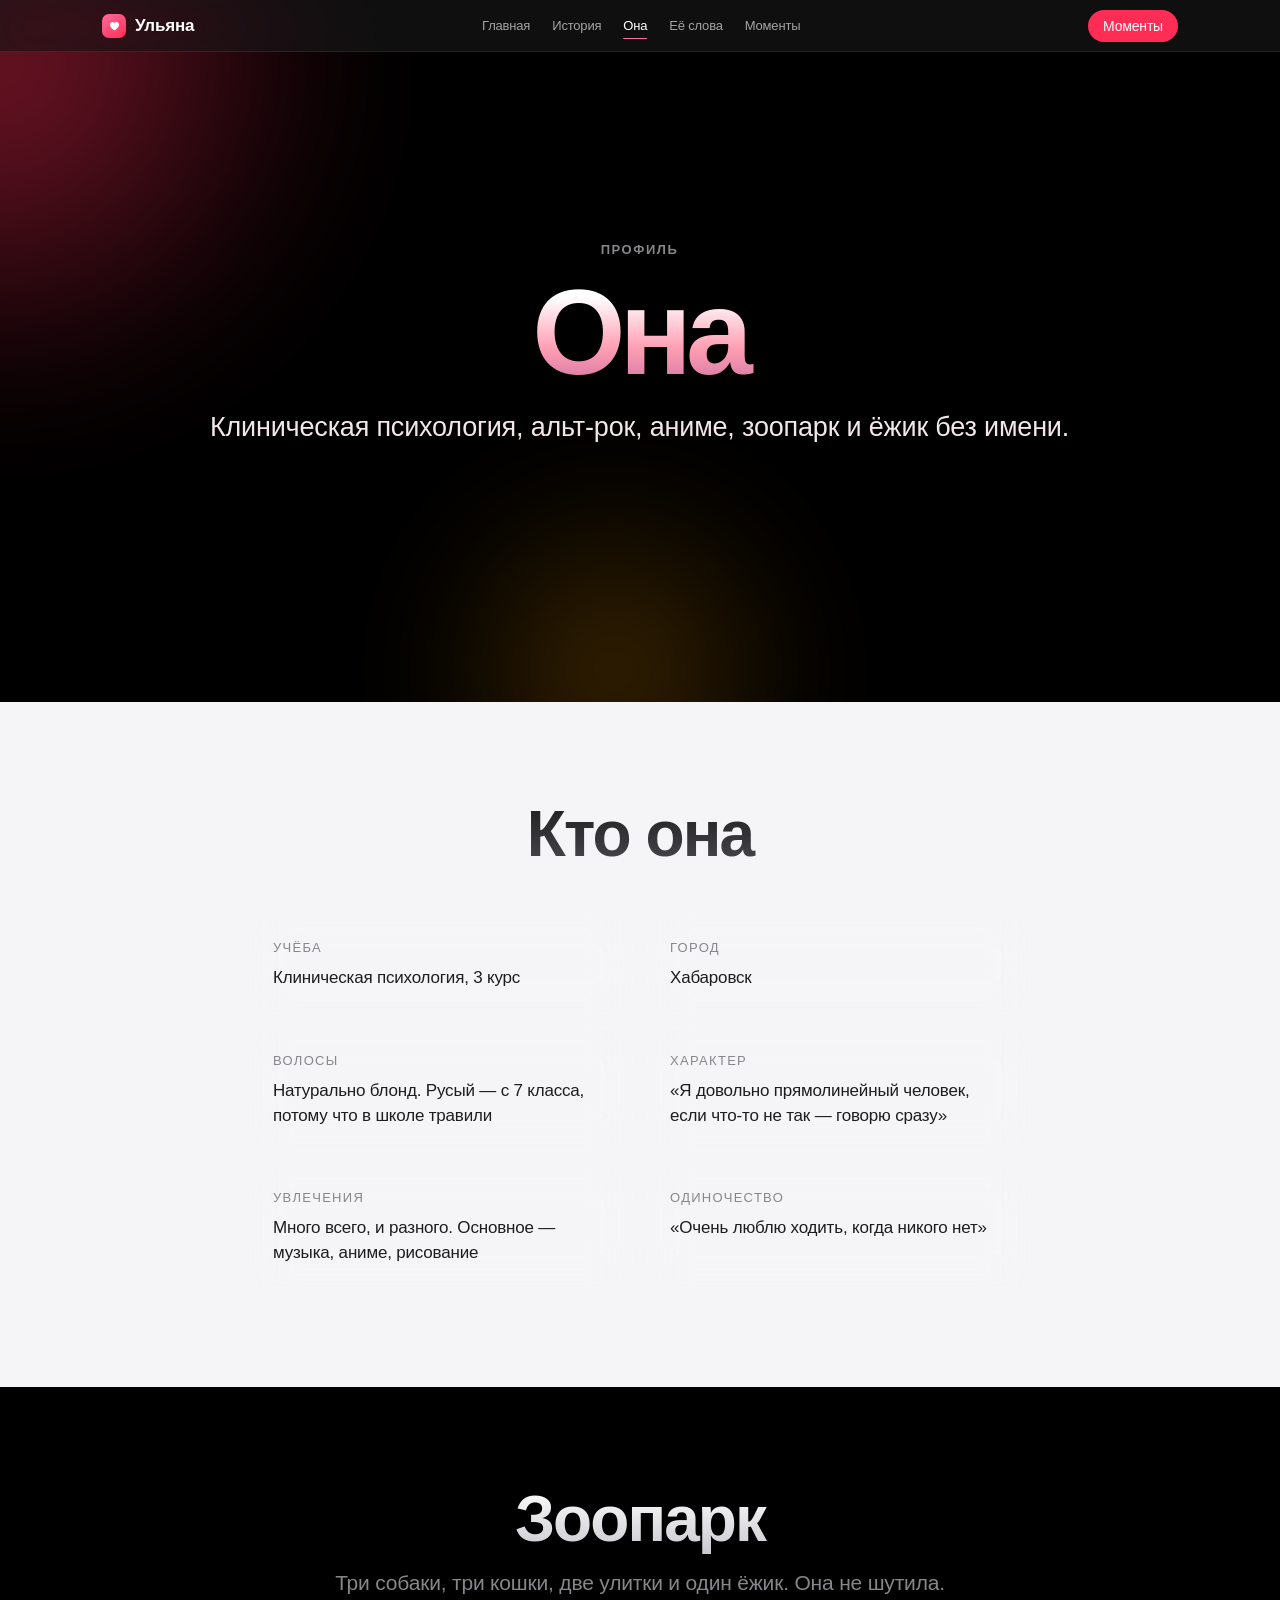
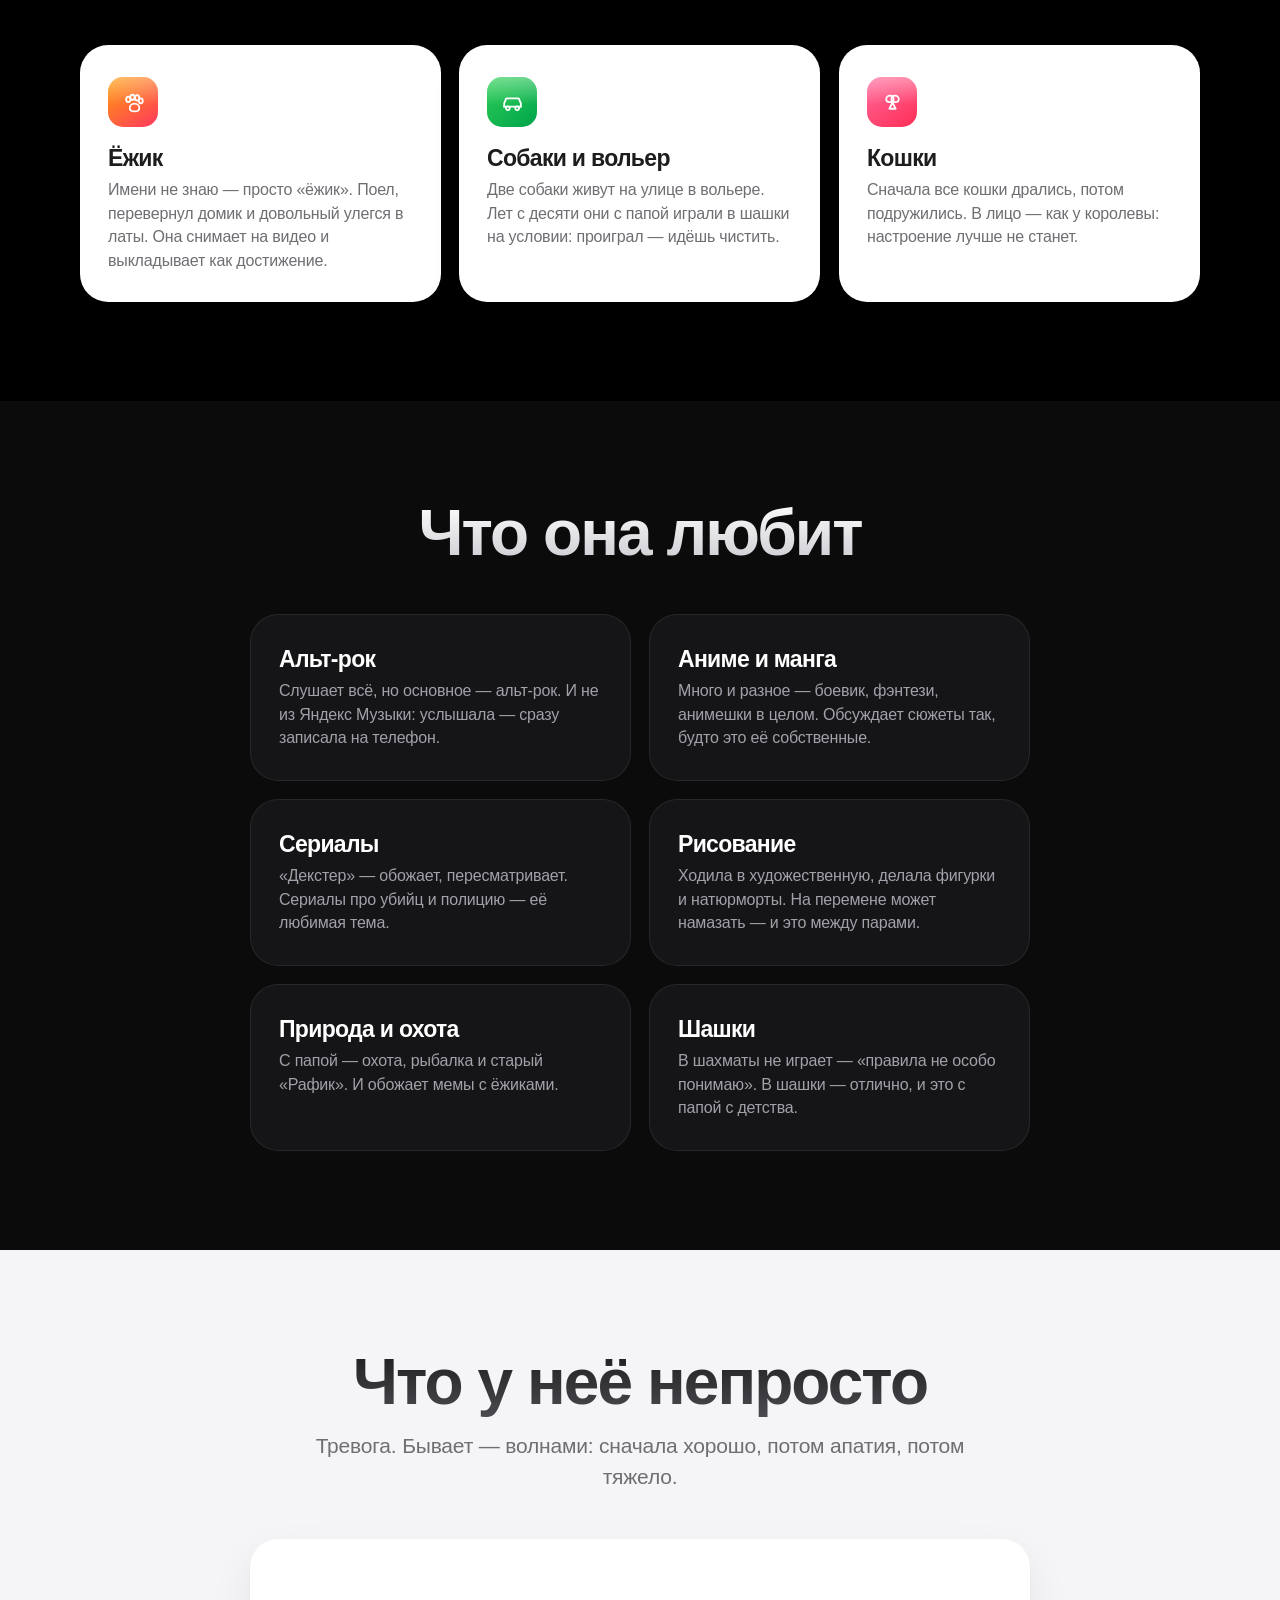
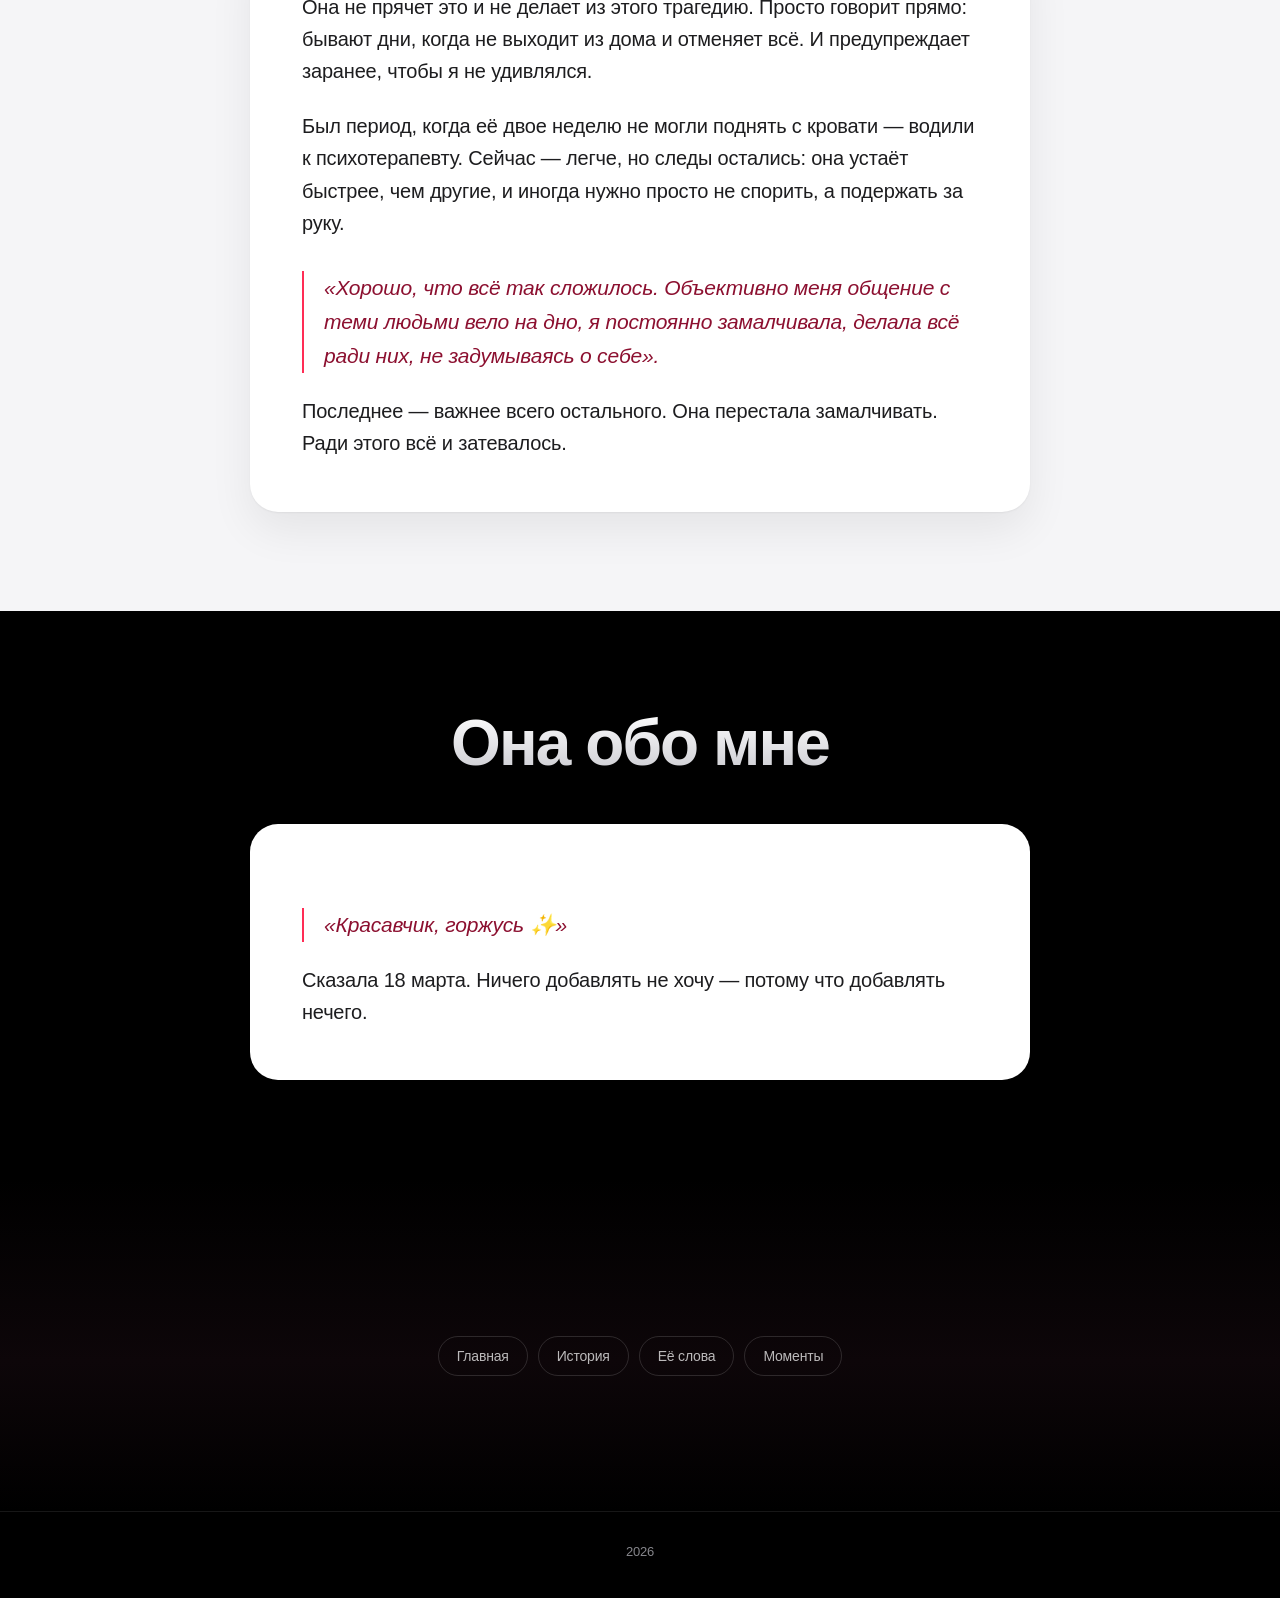
==== about.html @ f49d2dc3 "Initial commit" ====
<!doctype html>
<html lang="ru">
<head>
<meta charset="utf-8">
<meta name="robots" content="noindex, nofollow, noarchive, nosnippet">
<meta name="viewport" content="width=device-width, initial-scale=1">
<title>Она</title>
<meta name="description" content="Она: клиническая психология, альт-рок, аниме, зоопарк и спокойное «доброе утро» каждое утро.">
<link rel="stylesheet" href="styles.css">
</head>
<body data-page="about">

<div class="progress" aria-hidden="true"></div>

<header class="nav">
  <nav class="nav__inner">
    <a class="nav__mark" href="index.html">
      <span class="nav__glyph"><svg viewBox="0 0 24 24"><path d="M12 21s-8.5-5.2-8.5-11A4.8 4.8 0 0 1 12 7.6 4.8 4.8 0 0 1 20.5 10c0 5.8-8.5 11-8.5 11z"/></svg></span>
      <span class="nav__name">Ульяна</span>
    </a>
    <ul class="nav__links">
      <li><a href="index.html" data-nav="home">Главная</a></li>
      <li><a href="story.html" data-nav="story">История</a></li>
      <li><a href="about.html" data-nav="about">Она</a></li>
      <li><a href="quotes.html" data-nav="quotes">Её слова</a></li>
      <li><a href="moments.html" data-nav="moments">Моменты</a></li>
    </ul>
    <button class="nav__burger" aria-label="Меню" aria-expanded="false"><span></span></button>
    <a class="btn btn--sm" href="moments.html">Моменты</a>
  </nav>
  <div class="nav__mobile">
    <a href="index.html">Главная</a>
    <a href="story.html">История</a>
    <a href="about.html">Она</a>
    <a href="quotes.html">Её слова</a>
    <a href="moments.html">Моменты</a>
  </div>
</header>

<main>

  <section class="hero hero--short hero--page">
    <div class="orb orb--1" data-parallax="0.12"></div>
    <div class="orb orb--3" data-parallax="0.16"></div>
    <div class="hero__inner">
      <p class="eyebrow" data-reveal>Профиль</p>
      <h1 class="hero__title">Она</h1>
      <p class="hero__sub" data-reveal>Клиническая психология, альт-рок, аниме, зоопарк и ёжик без имени.</p>
    </div>
  </section>

  <section class="section section--light on-light">
    <div class="wrap wrap--narrow">
      <div class="section-head">
        <h2 class="h2" data-reveal>Кто она</h2>
      </div>
      <div class="facts" style="grid-template-columns:repeat(auto-fit,minmax(280px,1fr))">
        <div class="fact" data-reveal><dt>Учёба</dt><dd>Клиническая психология, 3 курс</dd></div>
        <div class="fact" data-reveal><dt>Город</dt><dd>Хабаровск</dd></div>
        <div class="fact" data-reveal><dt>Волосы</dt><dd>Натурально блонд. Русый — с 7 класса, потому что в школе травили</dd></div>
        <div class="fact" data-reveal><dt>Характер</dt><dd>«Я довольно прямолинейный человек, если что-то не так — говорю сразу»</dd></div>
        <div class="fact" data-reveal><dt>Увлечения</dt><dd>Много всего, и разного. Основное — музыка, аниме, рисование</dd></div>
        <div class="fact" data-reveal><dt>Одиночество</dt><dd>«Очень люблю ходить, когда никого нет»</dd></div>
      </div>
    </div>
  </section>

  <section class="section">
    <div class="wrap">
      <div class="section-head">
        <h2 class="h2" data-reveal>Зоопарк</h2>
        <p class="lead" data-reveal>Три собаки, три кошки, две улитки и один ёжик. Она не шутила.</p>
      </div>
      <div class="cards">
        <article class="card" data-tilt data-reveal>
          <div class="card__icon i-paw"><svg viewBox="0 0 24 24"><ellipse cx="7" cy="9" rx="2" ry="2.6"/><ellipse cx="11" cy="7" rx="2" ry="2.6"/><ellipse cx="15.5" cy="7.6" rx="2" ry="2.6"/><ellipse cx="19" cy="10.4" rx="1.9" ry="2.4"/><path d="M13 13c2.6 0 4.6 2 4.6 4.2 0 2-1.7 3.3-4.6 3.3S8.4 19.2 8.4 17.2C8.4 15 10.4 13 13 13z"/></svg></div>
          <h3>Ёжик</h3>
          <p>Имени не знаю — просто «ёжик». Поел, перевернул домик и довольный улегся в латы. Она снимает на видео и выкладывает как достижение.</p>
        </article>
        <article class="card" data-tilt data-reveal>
          <div class="card__icon i-car"><svg viewBox="0 0 24 24"><path d="M4 16v-3.2L6 8h12l2 4.8V16"/><path d="M4 16h16"/><circle cx="7.5" cy="17.5" r="1.8"/><circle cx="16.5" cy="17.5" r="1.8"/></svg></div>
          <h3>Собаки и вольер</h3>
          <p>Две собаки живут на улице в вольере. Лет с десяти они с папой играли в шашки на условии: проиграл — идёшь чистить.</p>
        </article>
        <article class="card" data-tilt data-reveal>
          <div class="card__icon i-rose"><svg viewBox="0 0 24 24"><path d="M6 9c0-2 1.6-3.6 3.6-3.6S13 7 13 9s-1.5 2.6-3.4 2.6S6 11 6 9z"/><path d="M18 9c0-2-1.6-3.6-3.6-3.6S11 7 11 9s1.5 2.6 3.4 2.6S18 11 18 9z"/><path d="M12 12l-3 6h6z"/></svg></div>
          <h3>Кошки</h3>
          <p>Сначала все кошки дрались, потом подружились. В лицо — как у королевы: настроение лучше не станет.</p>
        </article>
      </div>
    </div>
  </section>

  <section class="section section--dark">
    <div class="wrap wrap--narrow">
      <div class="section-head">
        <h2 class="h2" data-reveal>Что она любит</h2>
      </div>
      <div class="cards">
        <article class="card" data-tilt data-reveal style="background:#151517;box-shadow:none;border:1px solid rgba(255,255,255,.08)">
          <h3 style="color:#fff">Альт-рок</h3>
          <p style="color:#a1a1aa">Слушает всё, но основное — альт-рок. И не из Яндекс Музыки: услышала — сразу записала на телефон.</p>
        </article>
        <article class="card" data-tilt data-reveal style="background:#151517;box-shadow:none;border:1px solid rgba(255,255,255,.08)">
          <h3 style="color:#fff">Аниме и манга</h3>
          <p style="color:#a1a1aa">Много и разное — боевик, фэнтези, анимешки в целом. Обсуждает сюжеты так, будто это её собственные.</p>
        </article>
        <article class="card" data-tilt data-reveal style="background:#151517;box-shadow:none;border:1px solid rgba(255,255,255,.08)">
          <h3 style="color:#fff">Сериалы</h3>
          <p style="color:#a1a1aa">«Декстер» — обожает, пересматривает. Сериалы про убийц и полицию — её любимая тема.</p>
        </article>
        <article class="card" data-tilt data-reveal style="background:#151517;box-shadow:none;border:1px solid rgba(255,255,255,.08)">
          <h3 style="color:#fff">Рисование</h3>
          <p style="color:#a1a1aa">Ходила в художественную, делала фигурки и натюрморты. На перемене может намазать — и это между парами.</p>
        </article>
        <article class="card" data-tilt data-reveal style="background:#151517;box-shadow:none;border:1px solid rgba(255,255,255,.08)">
          <h3 style="color:#fff">Природа и охота</h3>
          <p style="color:#a1a1aa">С папой — охота, рыбалка и старый «Рафик». И обожает мемы с ёжиками.</p>
        </article>
        <article class="card" data-tilt data-reveal style="background:#151517;box-shadow:none;border:1px solid rgba(255,255,255,.08)">
          <h3 style="color:#fff">Шашки</h3>
          <p style="color:#a1a1aa">В шахматы не играет — «правила не особо понимаю». В шашки — отлично, и это с папой с детства.</p>
        </article>
      </div>
    </div>
  </section>

  <section class="section section--light on-light">
    <div class="wrap wrap--narrow">
      <div class="section-head">
        <h2 class="h2" data-reveal>Что у неё непросто</h2>
        <p class="lead" data-reveal>Тревога. Бывает — волнами: сначала хорошо, потом апатия, потом тяжело.</p>
      </div>
      <div class="prose">
        <p>Она не прячет это и не делает из этого трагедию. Просто говорит прямо: бывают дни, когда не выходит из дома и отменяет всё. И предупреждает заранее, чтобы я не удивлялся.</p>
        <p>Был период, когда её двое неделю не могли поднять с кровати — водили к психотерапевту. Сейчас — легче, но следы остались: она устаёт быстрее, чем другие, и иногда нужно просто не спорить, а подержать за руку.</p>
        <p class="q">«Хорошо, что всё так сложилось. Объективно меня общение с теми людьми вело на дно, я постоянно замалчивала, делала всё ради них, не задумываясь о себе».</p>
        <p>Последнее — важнее всего остального. Она перестала замалчивать. Ради этого всё и затевалось.</p>
      </div>
    </div>
  </section>

  <section class="section">
    <div class="wrap wrap--narrow">
      <div class="section-head">
        <h2 class="h2" data-reveal>Она обо мне</h2>
      </div>
      <div class="prose" data-reveal>
        <p class="q" style="margin-top:0">«Красавчик, горжусь ✨»</p>
        <p>Сказала 18 марта. Ничего добавлять не хочу — потому что добавлять нечего.</p>
      </div>
    </div>
  </section>

  <section class="cta">
    <div class="cta__nav">
      <a href="index.html">Главная</a>
      <a href="story.html">История</a>
      <a href="quotes.html">Её слова</a>
      <a href="moments.html">Моменты</a>
    </div>
  </section>

</main>

<footer class="footer">
  <p><span id="year">2026</span></p>
</footer>

<button class="totop" aria-label="Наверх">↑</button>
<script src="script.js"></script>
</body>
</html>
---- styles.css ----
/* =========================================================
   Ульяна — страница о любимой девочке
   Дизайн в духе Apple, тёплая романтическая палитра.
   6 страниц, общий стиль.
   ========================================================= */

:root{
  --black:#000; --white:#fff;
  --gray-6:#f5f5f7; --gray-3:#86868b;
  --rose:#ff2d55; --rose-lt:#ff6b9d; --violet:#a855f7; --gold:#ffcc00;
  --nav-h:52px;
  --radius:28px;
  --ease:cubic-bezier(.28,.11,.32,1);
  --maxw:1120px;
}

*,*::before,*::after{box-sizing:border-box}
html{scroll-behavior:smooth;-webkit-text-size-adjust:100%;
  -webkit-tap-highlight-color:rgba(255,45,85,.16)}
body{
  margin:0;background:var(--black);color:var(--white);
  font-family:-apple-system,BlinkMacSystemFont,"SF Pro Display","SF Pro Text",
              "Helvetica Neue",Helvetica,Arial,system-ui,sans-serif;
  font-size:17px;line-height:1.47;letter-spacing:-.011em;
  -webkit-font-smoothing:antialiased;overflow-x:hidden;
}
h1,h2,h3,h4{margin:0;letter-spacing:-.03em;line-height:1.06;font-weight:600}
p{margin:0} a{color:inherit;text-decoration:none}
ul,ol,dl{list-style:none;margin:0;padding:0}
code{font-family:"SF Mono",ui-monospace,Menlo,monospace;font-size:.85em;
     background:rgba(0,0,0,.07);padding:.15em .45em;border-radius:6px}
img{max-width:100%;display:block}

/* ── Прогресс ────────────────────────────────────────────── */
.progress{position:fixed;inset:0 auto auto 0;height:2px;width:100%;
  transform-origin:0 50%;transform:scaleX(0);z-index:120;pointer-events:none;
  background:linear-gradient(90deg,var(--rose),var(--rose-lt),var(--violet))}

/* ── Типографика ─────────────────────────────────────────── */
.h2{font-size:clamp(34px,5.4vw,64px);text-align:center;
  background:linear-gradient(180deg,#fff,#c9c9cf);
  -webkit-background-clip:text;background-clip:text;
  -webkit-text-fill-color:transparent;color:transparent}
.on-light .h2,.section--light .h2{
  background:linear-gradient(180deg,#1d1d1f,#4a4a4f);
  -webkit-background-clip:text;background-clip:text}
.h3{font-size:clamp(24px,3.2vw,38px);text-align:center;color:#e9e9ee}
.on-light .h3,.section--light .h3{color:#1d1d1f}
.h4{font-size:clamp(20px,2.4vw,28px)}
.lead{text-align:center;color:var(--gray-3);
  font-size:clamp(17px,2vw,21px);margin:14px auto 0;max-width:660px}
.on-light .lead,.section--light .lead{color:#6e6e73}
.eyebrow{text-align:center;color:var(--gray-3);font-size:13px;font-weight:600;
  letter-spacing:.12em;text-transform:uppercase}
.pill{display:inline-block;padding:8px 17px;border-radius:980px;
  background:rgba(255,45,85,.12);border:1px solid rgba(255,45,85,.3);
  color:#ff9fb4;font-size:13px;letter-spacing:.02em}
.pill--light{background:rgba(255,45,85,.07);border-color:rgba(255,45,85,.22);color:#d6244a}
.grad-rose{background:linear-gradient(92deg,var(--rose-lt),var(--violet));
  -webkit-background-clip:text;background-clip:text;
  -webkit-text-fill-color:transparent;color:transparent}

/* ── Кнопки ───────────────────────────────────────────────── */
.btn{display:inline-flex;align-items:center;justify-content:center;
  height:44px;padding:0 24px;border-radius:980px;background:var(--rose);color:#fff;
  font-size:16px;transition:filter .25s var(--ease),transform .25s var(--ease),box-shadow .25s var(--ease);
  white-space:nowrap}
.btn:hover{filter:brightness(1.08);transform:translateY(-1px);box-shadow:0 10px 30px rgba(255,45,85,.4)}
.btn:active{transform:translateY(0) scale(.98)}
.btn,.nav__burger,.dot,.totop,.shot{touch-action:manipulation}
.btn,.dot,.nav__burger{-webkit-user-select:none;user-select:none}
.btn--ghost{background:rgba(255,255,255,.09);border:1px solid rgba(255,255,255,.22);
  -webkit-backdrop-filter:blur(20px);backdrop-filter:blur(20px)}
.btn--ghost:hover{background:rgba(255,255,255,.17);box-shadow:none}
.btn--sm{height:32px;padding:0 15px;font-size:14px}
.btn--lg{height:52px;padding:0 32px;font-size:18px}

/* ── Навигация ───────────────────────────────────────────── */
.nav{position:fixed;top:0;left:0;right:0;height:calc(var(--nav-h) + env(safe-area-inset-top));z-index:100;
  padding-top:env(safe-area-inset-top);
  background:rgba(22,22,23,.7);
  -webkit-backdrop-filter:saturate(180%) blur(20px);
  backdrop-filter:saturate(180%) blur(20px);
  border-bottom:1px solid rgba(255,255,255,.08)}
.nav__inner{max-width:var(--maxw);height:var(--nav-h);margin:0 auto;
  padding-left:max(22px,env(safe-area-inset-left));padding-right:max(22px,env(safe-area-inset-right));
  display:flex;align-items:center;justify-content:space-between;gap:18px}
.nav__mark{display:flex;align-items:center;gap:9px;font-weight:600}
.nav__glyph{width:24px;height:24px;border-radius:7px;display:grid;place-items:center;
  background:linear-gradient(145deg,var(--rose-lt),var(--rose))}
.nav__glyph svg{width:13px;height:13px;fill:#fff}
.nav__links{display:flex;gap:22px;font-size:13px;color:rgba(255,255,255,.62)}
.nav__links a{transition:color .2s;position:relative;padding:4px 0}
.nav__links a:hover{color:#fff}
.nav__links a.is-active{color:#fff}
.nav__links a.is-active::after{content:"";position:absolute;left:0;right:0;bottom:-2px;
  height:1.5px;background:var(--rose-lt);border-radius:2px}
@media (max-width:1000px){
  .nav__links{display:none}
  .nav__burger{display:flex !important}
}
.nav__burger{display:none;width:34px;height:34px;border:0;border-radius:9px;
  background:rgba(255,255,255,.1);color:#fff;cursor:pointer;align-items:center;
  justify-content:center;margin-left:auto;margin-right:10px}
.nav__burger span{display:block;width:15px;height:1.6px;background:#fff;border-radius:2px;
  position:relative}
.nav__burger span::before,.nav__burger span::after{content:"";position:absolute;
  left:0;width:15px;height:1.6px;background:#fff;border-radius:2px}
.nav__burger span::before{top:-5px} .nav__burger span::after{top:5px}
.nav__mobile{display:none;flex-direction:column;gap:2px;padding:10px 22px 18px;
  background:rgba(22,22,23,.94);border-bottom:1px solid rgba(255,255,255,.08);
  -webkit-backdrop-filter:blur(20px);backdrop-filter:blur(20px)}
.nav__mobile.is-open{display:flex}
.nav__mobile a{padding:11px 2px;font-size:15px;color:rgba(255,255,255,.85);
  border-bottom:1px solid rgba(255,255,255,.06)}

/* ── Hero ────────────────────────────────────────────────── */
.hero{position:relative;min-height:100svh;display:grid;place-items:center;text-align:center;
  padding:calc(var(--nav-h) + env(safe-area-inset-top) + 54px) 22px 120px;overflow:hidden}
.hero--short{min-height:min(78svh,760px)}
.hero__inner{position:relative;z-index:2;max-width:940px}
.hero__title{font-size:clamp(64px,17vw,190px);font-weight:700;letter-spacing:-.05em;margin:.08em 0 0;
  background:linear-gradient(180deg,#fff 22%,#ff9fb4 62%,#c86ba0);
  -webkit-background-clip:text;background-clip:text;
  -webkit-text-fill-color:transparent;color:transparent;will-change:transform,opacity}
.hero--page .hero__title{font-size:clamp(42px,10vw,120px)}
.hero__sub{font-size:clamp(18px,2.5vw,27px);font-weight:300;color:#f2e6ea;margin-top:12px}
.hero__actions{display:flex;gap:12px;justify-content:center;flex-wrap:wrap;margin-top:32px}
.orb{position:absolute;border-radius:50%;filter:blur(70px);opacity:.5;pointer-events:none;z-index:1}
.orb--1{width:44vmax;height:44vmax;left:-14vmax;top:-12vmax;
  background:radial-gradient(circle at 30% 30%,#ff2d55,transparent 65%)}
.orb--2{width:36vmax;height:36vmax;right:-12vmax;top:4vmax;
  background:radial-gradient(circle at 60% 40%,#a855f7,transparent 65%)}
.orb--3{width:32vmax;height:32vmax;left:32%;bottom:-16vmax;
  background:radial-gradient(circle at 50% 50%,#ff9f0a,transparent 65%);opacity:.3}
.scroll-hint{position:absolute;bottom:26px;left:50%;translate:-50% 0;z-index:2;
  width:22px;height:36px;border:1.5px solid rgba(255,255,255,.35);border-radius:12px}
.scroll-hint span{position:absolute;top:7px;left:50%;translate:-50% 0;width:3px;height:7px;
  border-radius:2px;background:rgba(255,255,255,.75);animation:scrollDot 1.8s var(--ease) infinite}
@keyframes scrollDot{
  0%,100%{transform:translateY(0);opacity:0}30%{opacity:1}
  70%{transform:translateY(13px);opacity:1}100%{transform:translateY(13px);opacity:0}}

/* ── Бегущая строка ──────────────────────────────────────── */
.marquee{overflow:hidden;white-space:nowrap;padding:17px 0;
  background:linear-gradient(90deg,rgba(255,45,85,.14),rgba(168,85,247,.14));
  border-block:1px solid rgba(255,255,255,.1)}
.marquee__track{display:inline-block;font-size:clamp(19px,2.5vw,29px);font-weight:600;
  color:#ffd9e2;animation:slide 30s linear infinite}
.marquee__track span{padding-right:.4em}
@keyframes slide{to{transform:translateX(-50%)}}

/* ── Statement ───────────────────────────────────────────── */
.statement{padding:clamp(80px,14vh,170px) 22px;text-align:center;max-width:1050px;margin:0 auto}
.statement__line{font-size:clamp(27px,4.6vw,54px);font-weight:600;letter-spacing:-.03em}
.statement__line + .statement__line{margin-top:.3em}
.statement__foot{margin-top:38px}

/* ── Секции ──────────────────────────────────────────────── */
.section{padding:clamp(70px,11vh,140px) 22px}
.section--light{background:var(--gray-6);color:#1d1d1f}
.section--dark{background:#0b0b0c;color:#fff}
.section--tight{padding-block:clamp(50px,7vh,90px)}
.wrap{max-width:var(--maxw);margin:0 auto}
.wrap--narrow{max-width:780px}
.section-head{text-align:center;margin-bottom:46px}

/* ── Сетка карточек ──────────────────────────────────────── */
.cards{display:grid;gap:18px;margin-top:46px;
  grid-template-columns:repeat(auto-fit,minmax(268px,1fr))}
.card{background:#fff;border-radius:var(--radius);padding:32px 28px 30px;
  box-shadow:0 1px 2px rgba(0,0,0,.05),0 12px 32px rgba(0,0,0,.06);
  transition:transform .4s var(--ease),box-shadow .4s var(--ease);will-change:transform}
.card:hover{transform:translateY(-6px);
  box-shadow:0 2px 4px rgba(0,0,0,.06),0 24px 56px rgba(0,0,0,.13)}
.card h3{font-size:23px;color:#1d1d1f}
.card p{margin-top:8px;color:#6e6e73;font-size:16px}
.card__icon{width:50px;height:50px;border-radius:15px;margin-bottom:19px;
  display:grid;place-items:center;position:relative;overflow:hidden}
.card__icon svg{width:25px;height:25px;fill:none;stroke:#fff;stroke-width:1.7;
  stroke-linecap:round;stroke-linejoin:round;position:relative;z-index:2}
.card__icon::after{content:"";position:absolute;inset:0;
  background:linear-gradient(180deg,rgba(255,255,255,.35),transparent 55%)}
.card__icon svg.fill{fill:#fff;stroke:none}
.i-rose{background:linear-gradient(145deg,#ff6b9d,#ff2d55)}
.i-music{background:linear-gradient(145deg,#bf5af2,#8e2ec2)}
.i-brush{background:linear-gradient(145deg,#ffd60a,#ff9500)}
.i-book{background:linear-gradient(145deg,#5ac8fa,#0a84ff)}
.i-car{background:linear-gradient(145deg,#30d158,#00a34a)}
.i-paw{background:linear-gradient(145deg,#ff9f0a,#ff375f)}

/* ── Карточки-строки (факты) ─────────────────────────────── */
.facts{display:grid;gap:14px;margin-top:44px;grid-template-columns:repeat(auto-fit,minmax(250px,1fr))}
.fact{background:rgba(255,255,255,.055);border:1px solid rgba(255,255,255,.1);
  -webkit-backdrop-filter:blur(20px);backdrop-filter:blur(20px);
  border-radius:20px;padding:22px 22px}
.fact dt{font-size:13px;letter-spacing:.1em;text-transform:uppercase;color:var(--gray-3)}
.fact dd{margin:9px 0 0;font-size:17px;line-height:1.45}

/* ── Цифры ───────────────────────────────────────────────── */
.stats__grid{display:grid;gap:18px;margin-top:46px;
  grid-template-columns:repeat(auto-fit,minmax(200px,1fr))}
.stat{background:rgba(255,255,255,.055);border:1px solid rgba(255,255,255,.1);
  -webkit-backdrop-filter:blur(20px);backdrop-filter:blur(20px);
  border-radius:var(--radius);padding:32px 20px;text-align:center;
  transition:transform .4s var(--ease),background .4s var(--ease)}
.stat:hover{transform:translateY(-5px);background:rgba(255,45,85,.12)}
.stat__num{font-size:clamp(40px,6vw,68px);font-weight:700;letter-spacing:-.045em;line-height:1;
  background:linear-gradient(180deg,#fff,#ff9fb4);
  -webkit-background-clip:text;background-clip:text;
  -webkit-text-fill-color:transparent;color:transparent}
.stat__label{margin-top:11px;color:var(--gray-3);font-size:15px;line-height:1.4}

/* ── Таймлайн ────────────────────────────────────────────── */
.timeline{position:relative;margin-top:20px;padding-left:34px;max-width:820px}
.timeline::before{content:"";position:absolute;left:7px;top:10px;bottom:10px;width:2px;
  background:linear-gradient(180deg,transparent,rgba(255,45,85,.5) 8%,
             rgba(168,85,247,.5) 92%,transparent)}
.tl{position:relative;padding-bottom:40px}
.tl:last-child{padding-bottom:0}
.tl__dot{position:absolute;left:-34px;top:8px;width:16px;height:16px;border-radius:50%;
  background:#111;border:2px solid var(--rose);box-shadow:0 0 0 5px rgba(255,45,85,.14)}
.tl--live .tl__dot{background:var(--rose);border-color:#fff;animation:pulse 2s ease-in-out infinite}
@keyframes pulse{0%,100%{box-shadow:0 0 0 4px rgba(255,45,85,.2)}50%{box-shadow:0 0 0 12px rgba(255,45,85,.04)}}
.tl__date{font-size:12px;font-weight:700;letter-spacing:.14em;text-transform:uppercase;color:var(--rose)}
.tl h3{font-size:clamp(21px,2.5vw,29px);margin-top:6px}
.tl p{margin-top:9px;color:var(--gray-3);max-width:600px}
.tl__say{margin-top:14px;padding:13px 17px;border-radius:14px;
  background:rgba(255,255,255,.06);border-left:2px solid var(--rose-lt);
  font-size:15px;color:#e6d3da;max-width:560px;font-style:italic}
.tl__say b{font-style:normal;font-weight:600;color:#ff9fb4;display:block;
  margin-bottom:3px;font-size:12px;letter-spacing:.1em;text-transform:uppercase}
.on-light .tl p{color:#6e6e73}
.on-light .tl__say{background:rgba(255,45,85,.05);color:#3a3a3c;border-left-color:var(--rose)}

/* ── Цитаты (сетка сообщений) ────────────────────────────── */
.quotes{display:grid;gap:16px;margin-top:44px;grid-template-columns:repeat(auto-fit,minmax(300px,1fr))}
.qmsg{background:rgba(255,255,255,.06);border:1px solid rgba(255,255,255,.1);
  border-radius:22px;padding:24px 24px 20px;position:relative;
  transition:transform .4s var(--ease),background .4s var(--ease)}
.qmsg:hover{transform:translateY(-4px);background:rgba(255,45,85,.1)}
.qmsg__text{font-size:17px;line-height:1.5;color:#f0e6ea}
.qmsg__meta{margin-top:16px;display:flex;justify-content:space-between;align-items:center;
  font-size:12px;color:var(--gray-3)}
.qmsg__date{font-variant-numeric:tabular-nums;letter-spacing:.06em}
.qmsg__who{color:#ff9fb4;font-weight:600}
.on-light .qmsg{background:#fff;border-color:rgba(0,0,0,.06);
  box-shadow:0 1px 2px rgba(0,0,0,.04),0 10px 28px rgba(0,0,0,.05)}
.on-light .qmsg:hover{background:#fff;box-shadow:0 18px 44px rgba(0,0,0,.1)}
.on-light .qmsg__text{color:#1d1d1f}
.on-light .qmsg__meta{color:#86868b}

/* ── Галерея ─────────────────────────────────────────────── */
.gallery{display:grid;gap:14px;margin-top:44px;
  grid-template-columns:repeat(auto-fill,minmax(240px,1fr))}
.shot{position:relative;border-radius:20px;overflow:hidden;aspect-ratio:3/4;
  background:#151517;isolation:isolate;cursor:zoom-in}
.shot img{width:100%;height:100%;object-fit:cover;transition:transform .7s var(--ease),filter .7s var(--ease)}
.shot:hover img{transform:scale(1.06);filter:brightness(1.05)}
.shot__cap{position:absolute;inset:auto 0 0 0;padding:44px 18px 16px;z-index:2;
  background:linear-gradient(180deg,transparent,rgba(0,0,0,.82));
  transform:translateY(6px);opacity:.94;transition:transform .4s var(--ease)}
.shot:hover .shot__cap{transform:translateY(0)}
.shot__date{font-size:12px;letter-spacing:.12em;color:#ffd9e2;font-weight:600}
.shot__text{margin-top:4px;font-size:14px;color:#fff;line-height:1.35}
.shot--tall{aspect-ratio:3/4.6}

.lightbox{position:fixed;inset:0;z-index:200;display:none;place-items:center;
  background:rgba(0,0,0,.92);-webkit-backdrop-filter:blur(14px);backdrop-filter:blur(14px);padding:24px}
.lightbox.is-open{display:grid}
.lightbox img{max-width:min(92vw,900px);max-height:82vh;border-radius:16px;object-fit:contain}
.lightbox__cap{margin-top:16px;text-align:center;color:#e9e9ee;font-size:15px}
.lightbox__cap b{display:block;color:#ff9fb4;font-size:12px;letter-spacing:.12em;
  text-transform:uppercase;margin-bottom:5px}
.lightbox__close{position:absolute;top:20px;right:22px;width:42px;height:42px;border-radius:50%;
  border:0;background:rgba(255,255,255,.14);color:#fff;font-size:22px;cursor:pointer;line-height:1}
.lightbox__close:hover{background:rgba(255,255,255,.26)}

/* ── Письмо ──────────────────────────────────────────────── */
.prose,.letter__body{margin-top:40px;background:#fff;border-radius:var(--radius);
  padding:clamp(28px,4.4vw,52px);
  box-shadow:0 1px 2px rgba(0,0,0,.05),0 18px 44px rgba(0,0,0,.07)}
.prose p,.letter__body p{font-size:clamp(17px,1.95vw,20px);color:#1d1d1f;line-height:1.62}
.prose p + p,.letter__body p + p{margin-top:1.1em}
.prose p.is-mark,.letter__body p.is-mark{background:linear-gradient(180deg,transparent 62%,rgba(255,45,85,.18) 0);
  display:inline}
.prose p.q,.letter__body p.q{font-size:clamp(17px,2.1vw,21px);color:#8c1030;padding-left:20px;
  border-left:2px solid var(--rose);font-style:italic;margin-top:1.5em !important}
.prose__sign,.letter__sign{text-align:center;margin-top:32px;font-size:20px;color:var(--rose);font-weight:600}

/* ── Таблица характеристик ───────────────────────────────── */
.spec-table{margin-top:38px;border-top:1px solid rgba(255,255,255,.14)}
.spec-row{display:grid;grid-template-columns:1fr 1.2fr;gap:16px;padding:16px 2px;
  border-bottom:1px solid rgba(255,255,255,.14)}
.spec-row dt{color:var(--gray-3)}
.spec-row dd{margin:0;font-weight:500;text-align:right}
.on-light .spec-table{border-color:rgba(0,0,0,.12)}
.on-light .spec-row{border-color:rgba(0,0,0,.12)}
.on-light .spec-row dt{color:#86868b}
@media (max-width:560px){
  .spec-row{grid-template-columns:1fr;gap:4px}
  .spec-row dd{text-align:left}
}

/* ── Карусель ────────────────────────────────────────────── */
.carousel{position:relative;margin-top:44px;background:#fff;border-radius:var(--radius);
  padding:clamp(28px,4.4vw,50px);
  box-shadow:0 1px 2px rgba(0,0,0,.05),0 18px 44px rgba(0,0,0,.07);
  min-height:230px;display:grid;align-content:center}
.carousel__inner{position:relative;min-height:150px}
.slide{position:absolute;inset:0;margin:0;opacity:0;transform:translateY(14px);
  pointer-events:none;transition:opacity .6s var(--ease),transform .6s var(--ease)}
.slide.is-active{opacity:1;transform:none;position:relative}
.slide blockquote{margin:0;font-size:clamp(19px,2.7vw,29px);font-weight:500;
  letter-spacing:-.02em;line-height:1.3;text-align:center;color:#1d1d1f}
.slide figcaption{text-align:center;margin-top:15px;font-size:12px;letter-spacing:.12em;
  text-transform:uppercase;color:var(--rose);font-weight:600}
.carousel__dots{display:flex;gap:9px;justify-content:center;margin-top:24px}
.dot{width:9px;height:9px;border-radius:50%;border:0;padding:0;cursor:pointer;
  background:rgba(0,0,0,.18);transition:transform .25s var(--ease),background .25s}
.dot.is-active{background:var(--rose);transform:scale(1.35)}

/* ── Mainline ────────────────────────────────────────────── */
.mainline{padding:clamp(90px,17vh,190px) 22px;text-align:center;
  background:radial-gradient(80% 60% at 50% 50%,rgba(255,45,85,.22),transparent 70%),#000}
.mainline__text{font-size:clamp(38px,8.2vw,104px);font-weight:700;letter-spacing:-.045em;
  background:linear-gradient(100deg,#fff 10%,#ff9fb4 45%,#c86ba0 80%);
  -webkit-background-clip:text;background-clip:text;
  -webkit-text-fill-color:transparent;color:transparent}
.mainline__sub{margin-top:20px;color:#d6b9c3;font-size:clamp(17px,2.1vw,24px);font-weight:300}

/* ── CTA ─────────────────────────────────────────────────── */
.cta{padding:clamp(80px,13vh,150px) 22px clamp(95px,15vh,170px);text-align:center;
  background:linear-gradient(180deg,#000,#0d0609 55%,#000)}
.cta__actions{display:flex;gap:12px;justify-content:center;flex-wrap:wrap;margin-top:32px}
.cta__nav{display:flex;gap:10px;justify-content:center;flex-wrap:wrap;margin-top:40px}
.cta__nav a{padding:9px 18px;border-radius:980px;border:1px solid rgba(255,255,255,.14);
  font-size:14px;color:rgba(255,255,255,.72);transition:all .25s var(--ease)}
.cta__nav a:hover{background:rgba(255,255,255,.1);color:#fff;border-color:rgba(255,255,255,.3)}

/* ── Подвал ──────────────────────────────────────────────── */
.footer{padding:30px 22px calc(36px + env(safe-area-inset-bottom));text-align:center;color:var(--gray-3);font-size:13px;
  border-top:1px solid rgba(255,255,255,.09)}
.footer a{color:#ff9fb4}

/* ── Появление ───────────────────────────────────────────── */
[data-reveal]{opacity:0;transform:translateY(32px);
  transition:opacity .9s var(--ease),transform .9s var(--ease);will-change:opacity,transform}
[data-reveal].is-in{opacity:1;transform:none}

/* ── Кнопка «наверх» ─────────────────────────────────────── */
.totop{position:fixed;right:max(20px,env(safe-area-inset-right));bottom:calc(20px + env(safe-area-inset-bottom));z-index:110;width:44px;height:44px;
  border-radius:50%;border:1px solid rgba(255,255,255,.16);background:rgba(22,22,23,.6);
  -webkit-backdrop-filter:blur(18px);backdrop-filter:blur(18px);color:#fff;font-size:18px;
  cursor:pointer;opacity:0;pointer-events:none;transition:opacity .3s,transform .3s var(--ease)}
.totop.is-show{opacity:1;pointer-events:auto}
.totop:hover{transform:translateY(-3px);background:rgba(255,45,85,.7);border-color:transparent}

/* ── Телефон: мелкие экраны и безопасные зоны ──────────────── */
@media (max-width:430px){
  /* кнопка справа в шапке дублирует меню — прячем, чтобы не тесно */
  .nav__inner > .btn{display:none}
  .nav__links{gap:16px}
  .hero__title{font-size:clamp(50px,15.5vw,72px)}
  .hero__sub{font-size:16px}
  .btn{height:46px;padding:0 22px}
  .section{padding-left:18px;padding-right:18px}
  .hero,.statement,.cta,.mainline{padding-left:18px;padding-right:18px}
  .card{padding:26px 22px 24px;border-radius:24px}
  .qmsg{padding:20px 20px 17px;border-radius:20px}
  .gallery{gap:12px}
  .shot{border-radius:18px}
  .timeline{padding-left:26px}
  .tl__dot{left:-26px}
  .stat{padding:26px 16px}
}
@media (max-width:360px){
  .hero__title{font-size:clamp(44px,14vw,60px)}
  .statement__line{font-size:clamp(23px,6.6vw,27px)}
  .mainline__text{font-size:clamp(32px,8.6vw,44px)}
  .lead{font-size:15px}
  .qmsg__text{font-size:16px}
}
@media (max-height:520px) and (orientation:landscape){
  .hero{min-height:100svh;padding-top:calc(var(--nav-h) + 24px);padding-bottom:40px}
  .scroll-hint{display:none}
}

@media (prefers-reduced-motion:reduce){
  *{animation-duration:.01ms !important;animation-iteration-count:1 !important;
    transition-duration:.01ms !important;scroll-behavior:auto !important}
  [data-reveal]{opacity:1;transform:none}
}
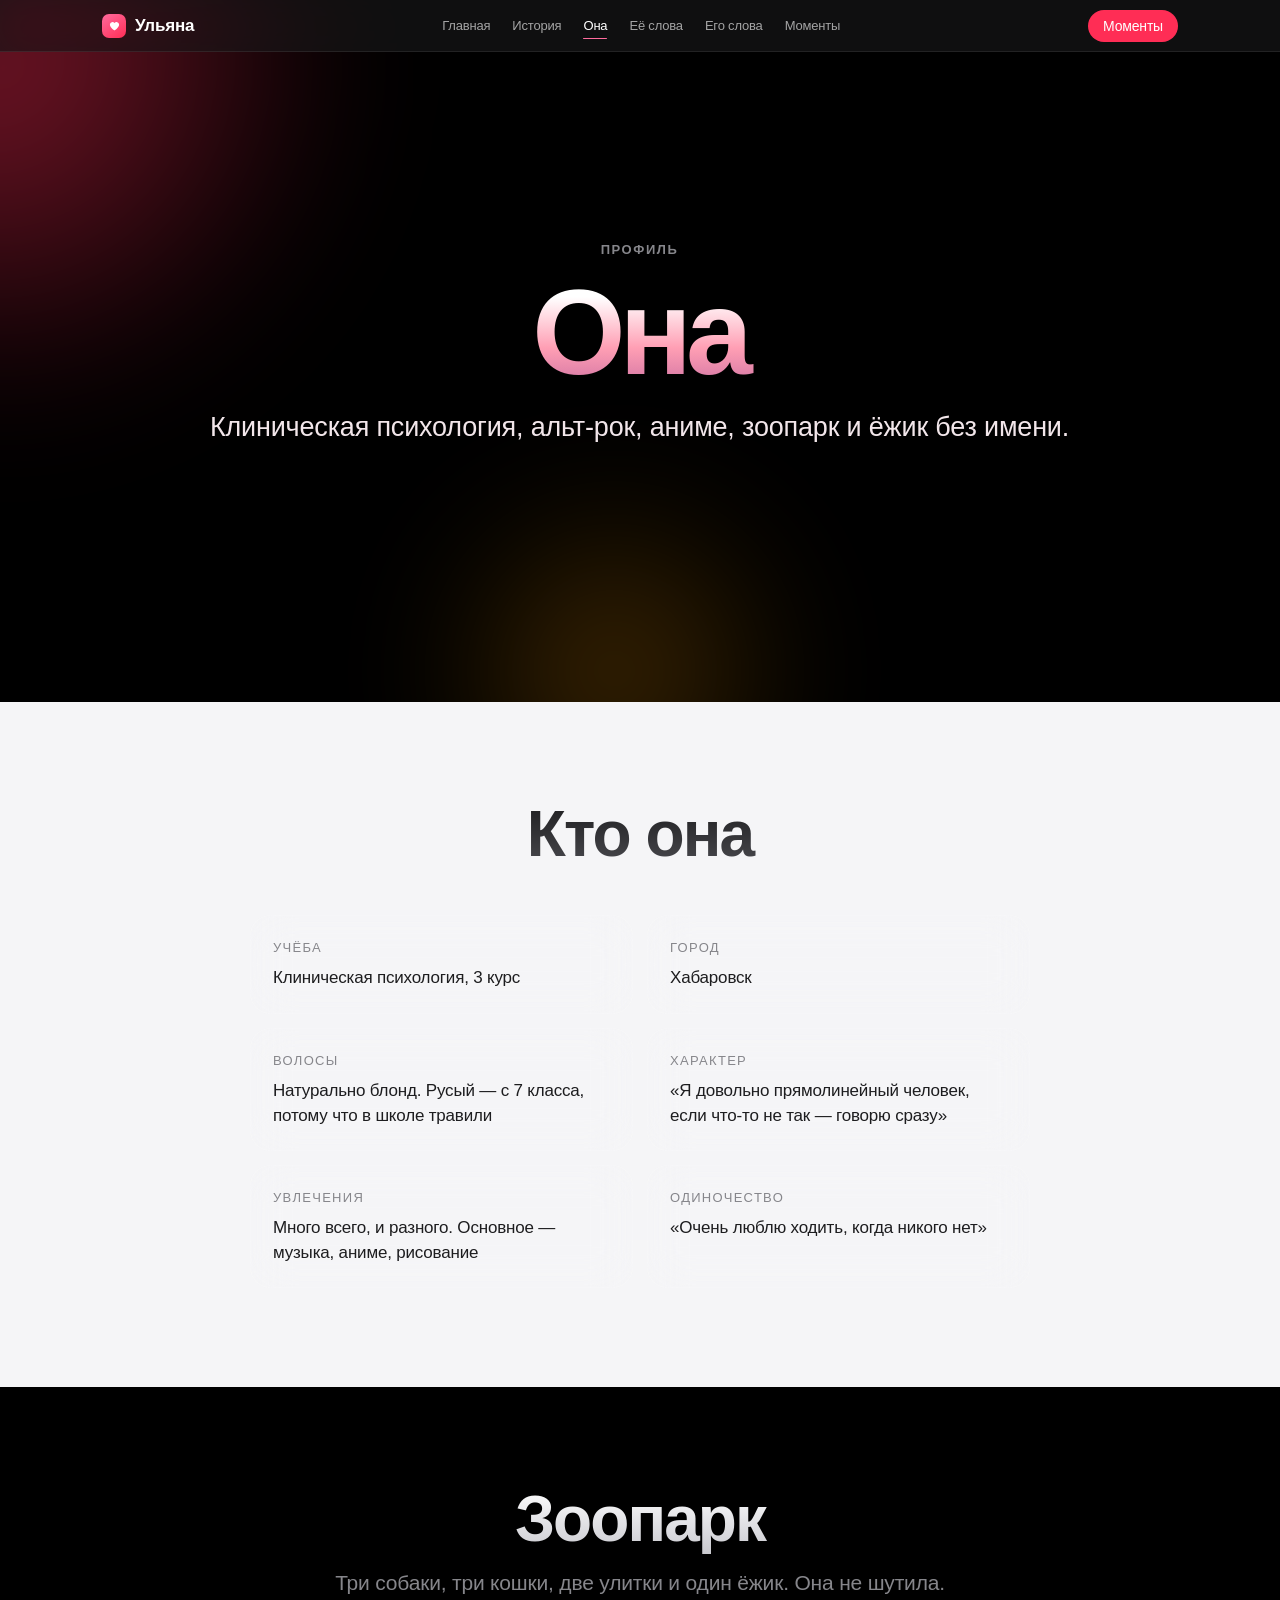
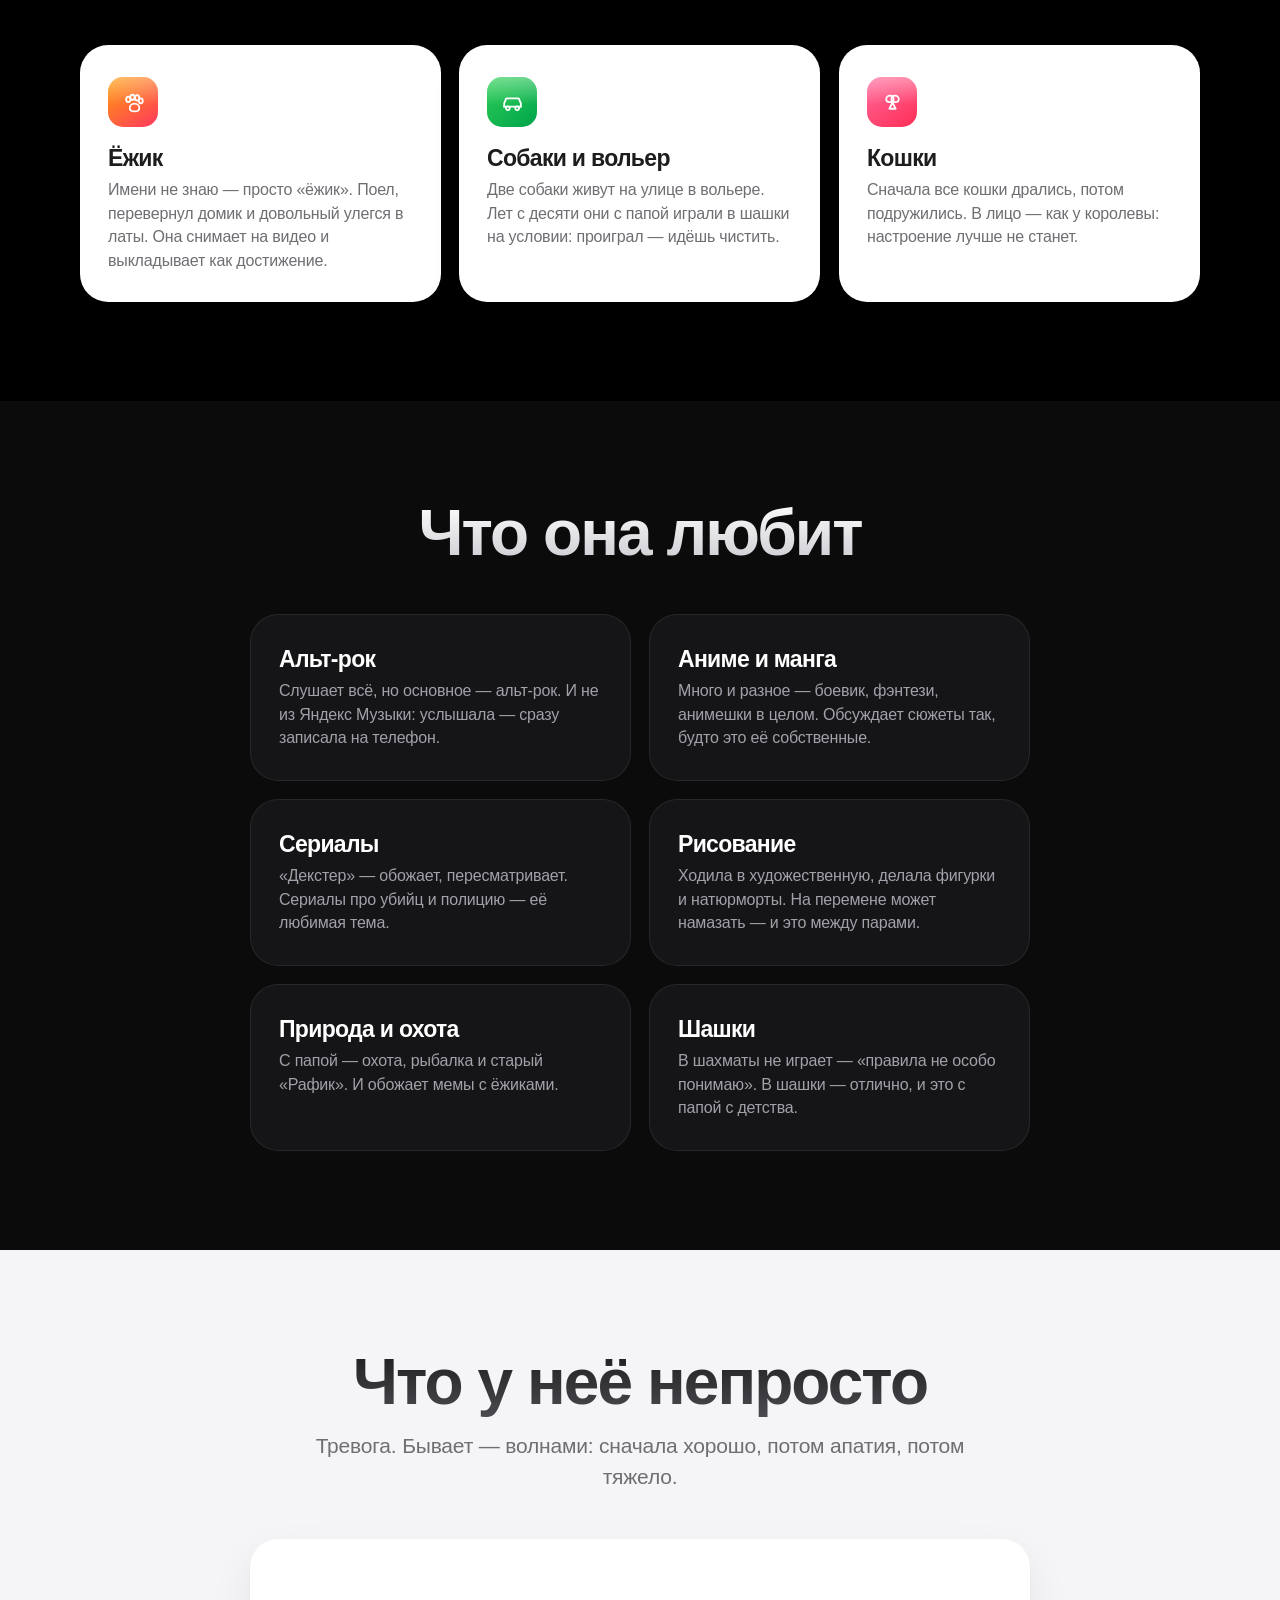
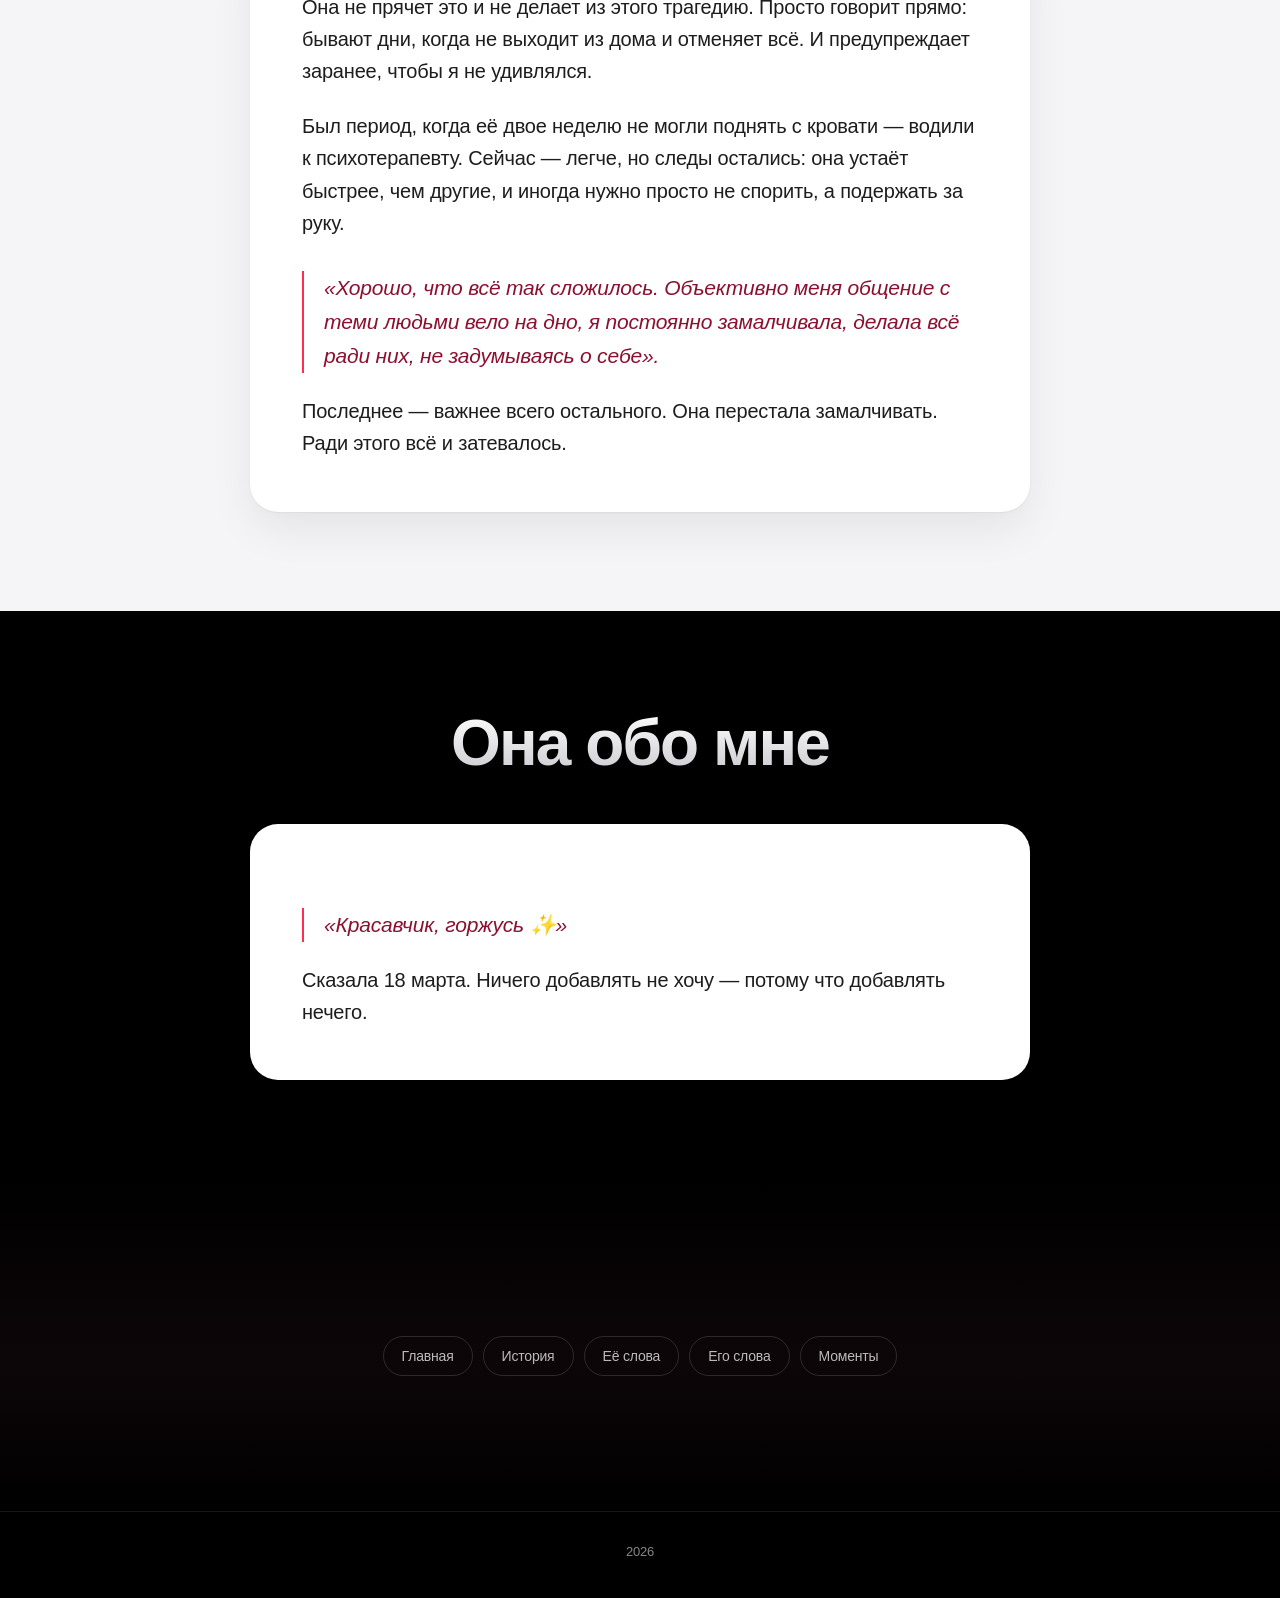
==== commit 7d5142ea: "Обновление сайта:" ====
--- a/about.html
+++ b/about.html
@@ -23,6 +23,7 @@
       <li><a href="story.html" data-nav="story">История</a></li>
       <li><a href="about.html" data-nav="about">Она</a></li>
       <li><a href="quotes.html" data-nav="quotes">Её слова</a></li>
+      <li><a href="his.html" data-nav="his">Его слова</a></li>
       <li><a href="moments.html" data-nav="moments">Моменты</a></li>
     </ul>
     <button class="nav__burger" aria-label="Меню" aria-expanded="false"><span></span></button>
@@ -33,6 +34,7 @@
     <a href="story.html">История</a>
     <a href="about.html">Она</a>
     <a href="quotes.html">Её слова</a>
+    <a href="his.html">Его слова</a>
     <a href="moments.html">Моменты</a>
   </div>
 </header>
@@ -157,6 +159,7 @@
       <a href="index.html">Главная</a>
       <a href="story.html">История</a>
       <a href="quotes.html">Её слова</a>
+      <a href="his.html">Его слова</a>
       <a href="moments.html">Моменты</a>
     </div>
   </section>
--- a/styles.css
+++ b/styles.css
@@ -390,4 +390,35 @@
   *{animation-duration:.01ms !important;animation-iteration-count:1 !important;
     transition-duration:.01ms !important;scroll-behavior:auto !important}
   [data-reveal]{opacity:1;transform:none}
+}
+
+/* ── По месяцам ──────────────────────────────────────────── */
+.mbars{margin-top:46px;display:grid;gap:12px}
+.mrow{display:grid;grid-template-columns:46px 1fr 76px;align-items:center;gap:14px}
+.mrow__m{font-size:13px;letter-spacing:.06em;text-transform:uppercase;color:#6e6e73}
+.mrow__bar{height:13px;border-radius:980px;background:rgba(0,0,0,.07);overflow:hidden}
+.mrow__fill{height:100%;width:0;border-radius:980px;
+  background:linear-gradient(90deg,var(--violet),var(--rose));
+  transition:width 1.1s var(--ease)}
+.mbars.is-in .mrow__fill{width:var(--w)}
+.mrow__v{font-size:14px;font-variant-numeric:tabular-nums;color:#1d1d1f;text-align:right}
+.mrow--peak .mrow__m,.mrow--peak .mrow__v{color:var(--rose);font-weight:700}
+.mbars__note{margin-top:22px;text-align:center;color:#86868b;font-size:14px}
+.section--dark .mrow__m{color:#a1a1a6}
+.section--dark .mrow__v{color:#fff}
+.section--dark .mrow__bar{background:rgba(255,255,255,.1)}
+.section--dark .mbars__note{color:#a1a1a6}
+
+/* ── Облако слов ─────────────────────────────────────────── */
+.cloud{display:flex;flex-wrap:wrap;gap:8px 16px;align-items:baseline;justify-content:center;margin-top:44px}
+.cloud span{line-height:1.05;color:#1d1d1f}
+.cloud .c1{font-size:clamp(30px,6vw,54px);font-weight:700;color:var(--rose)}
+.cloud .c2{font-size:clamp(24px,4.4vw,38px);font-weight:700}
+.cloud .c3{font-size:clamp(19px,3.2vw,28px);font-weight:600;color:#3a3a3c}
+.cloud .c4{font-size:clamp(16px,2.4vw,20px);font-weight:500;color:#6e6e73}
+
+@media (max-width:430px){
+  .mrow{grid-template-columns:38px 1fr 62px;gap:10px}
+  .mrow__v{font-size:12px}
+  .cloud{gap:6px 12px}
 }
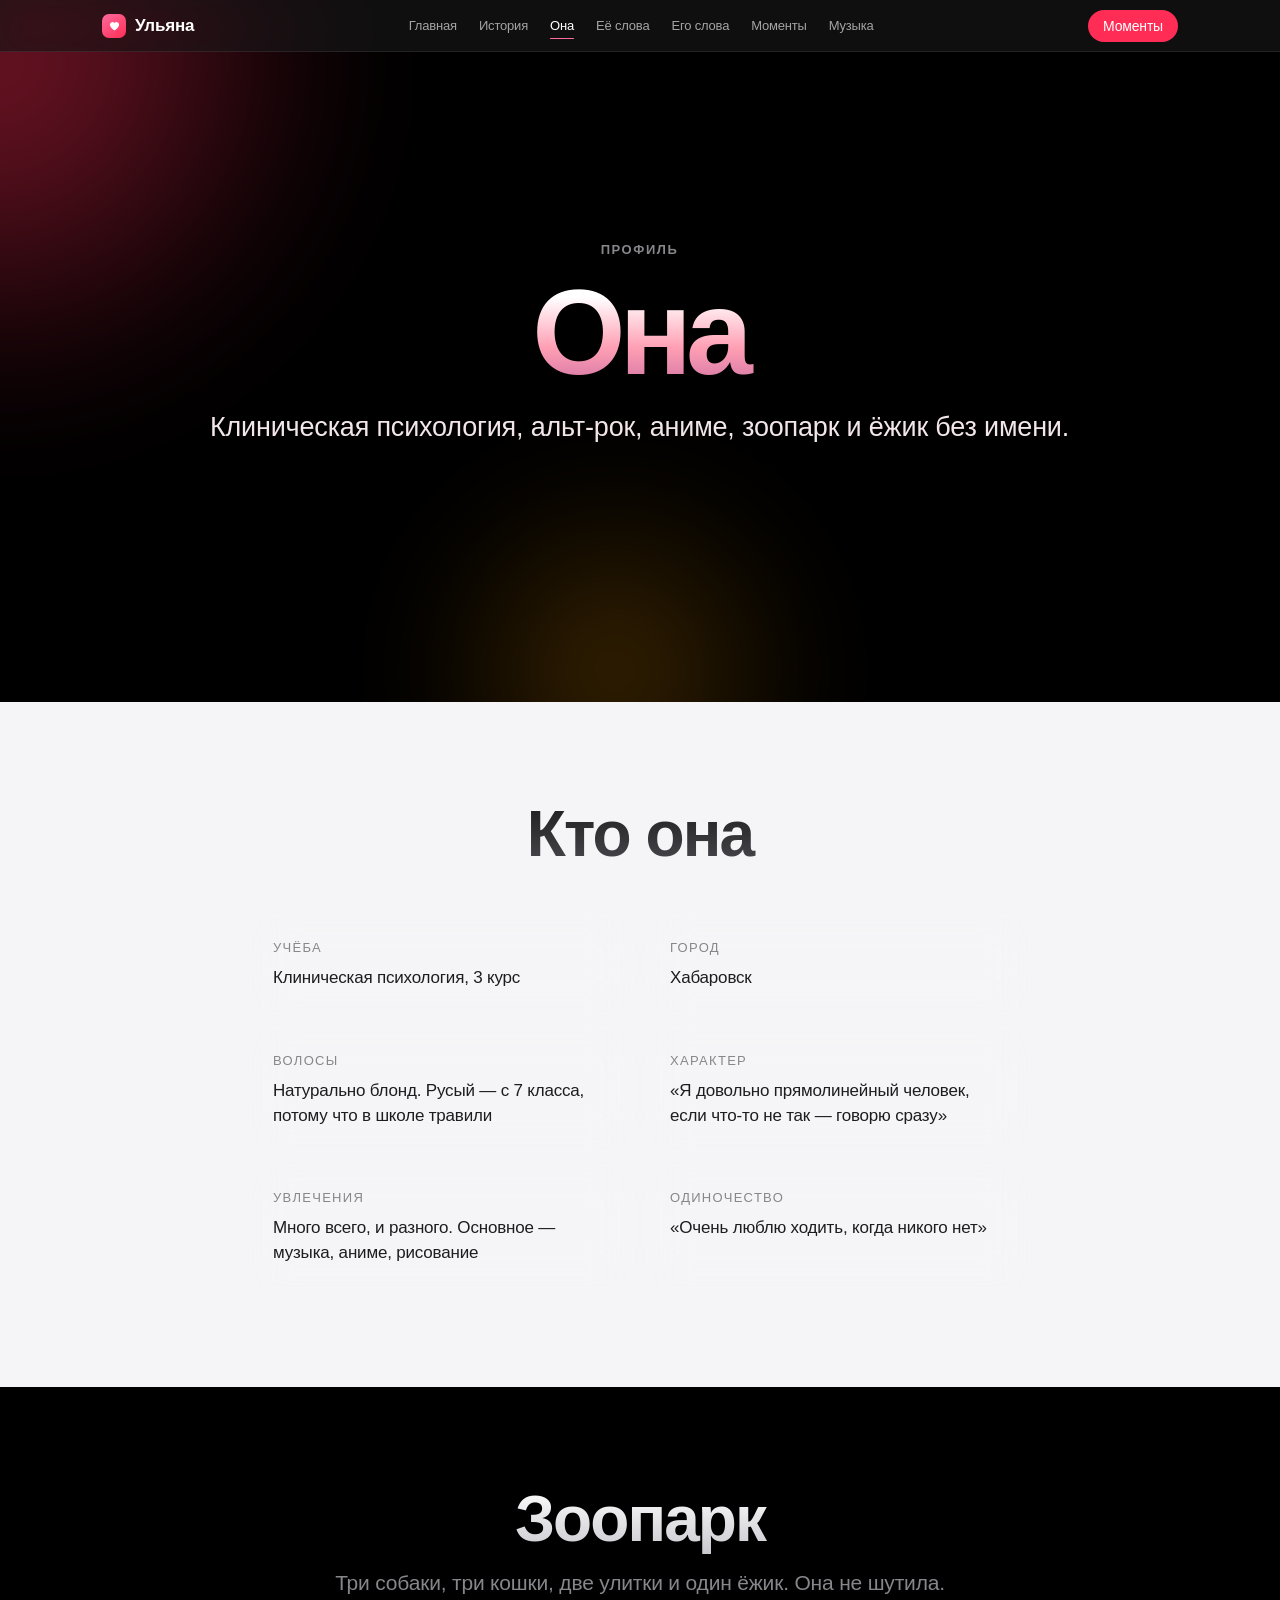
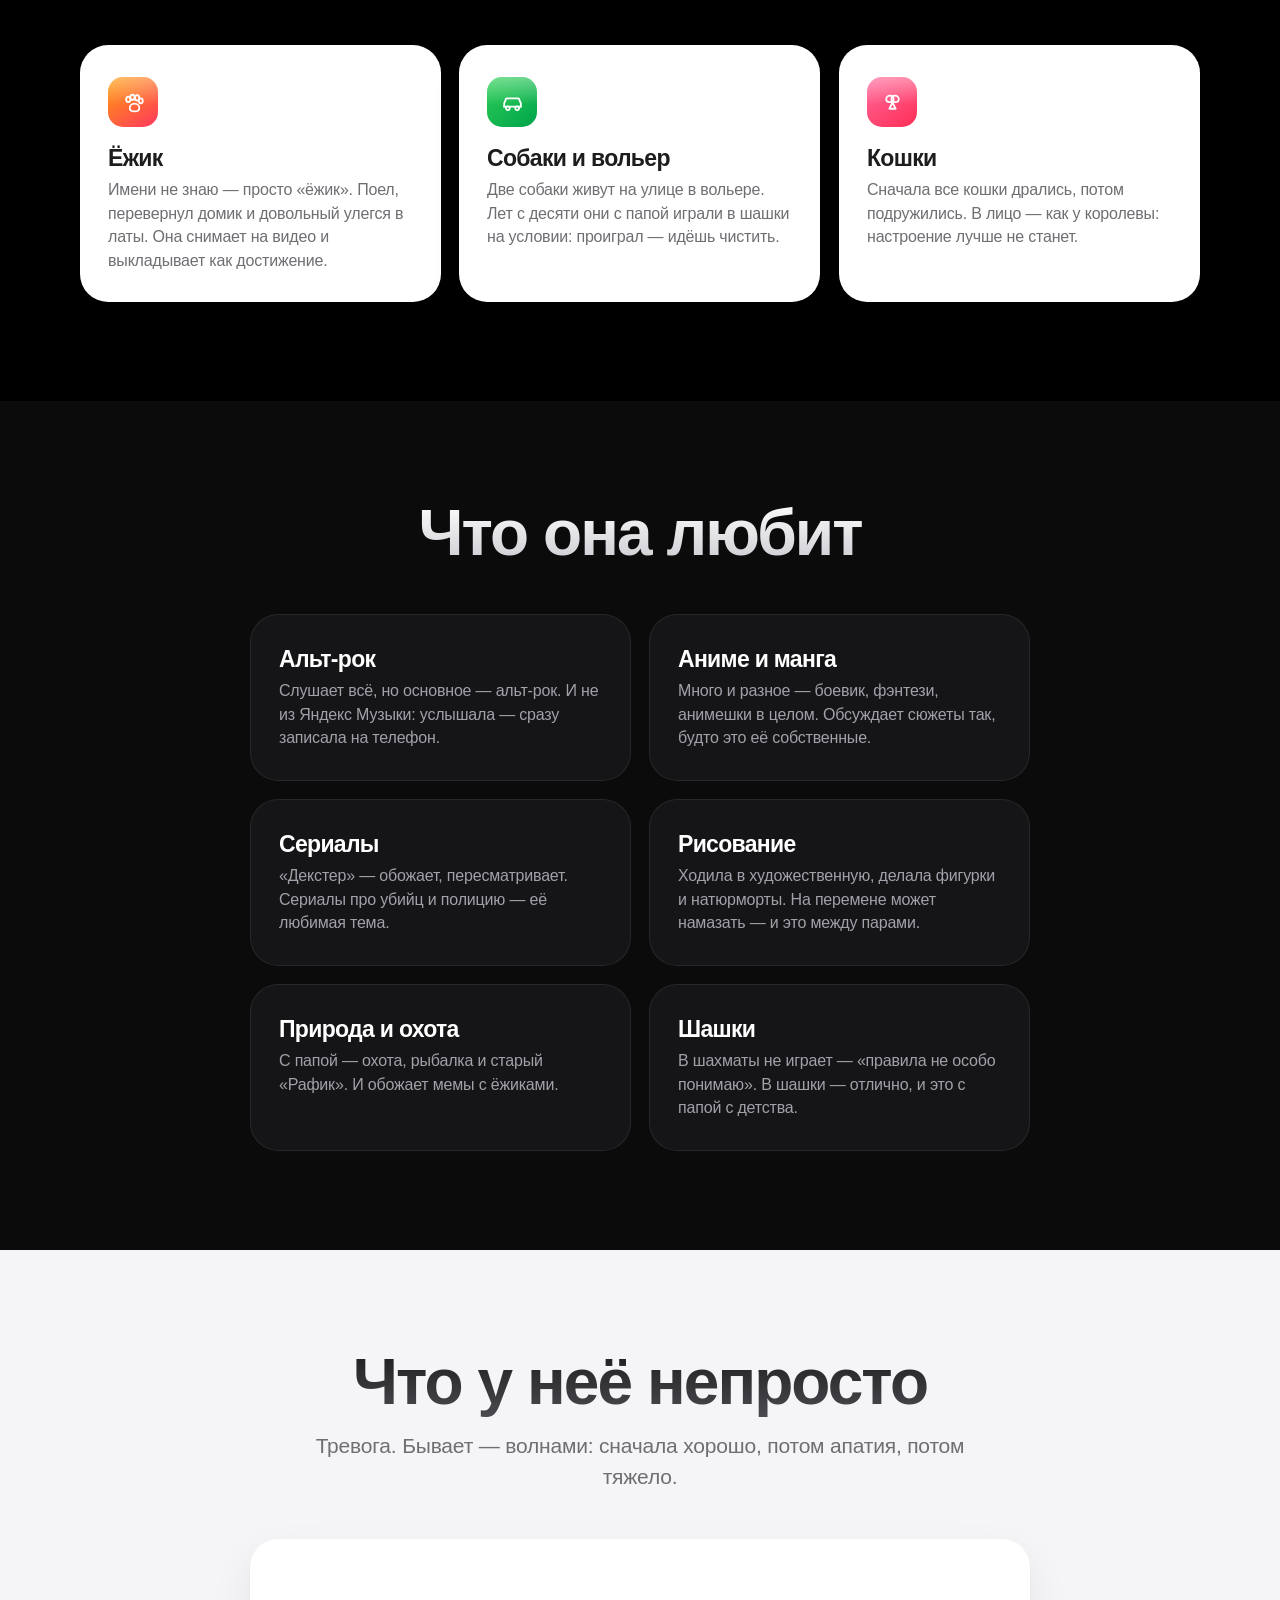
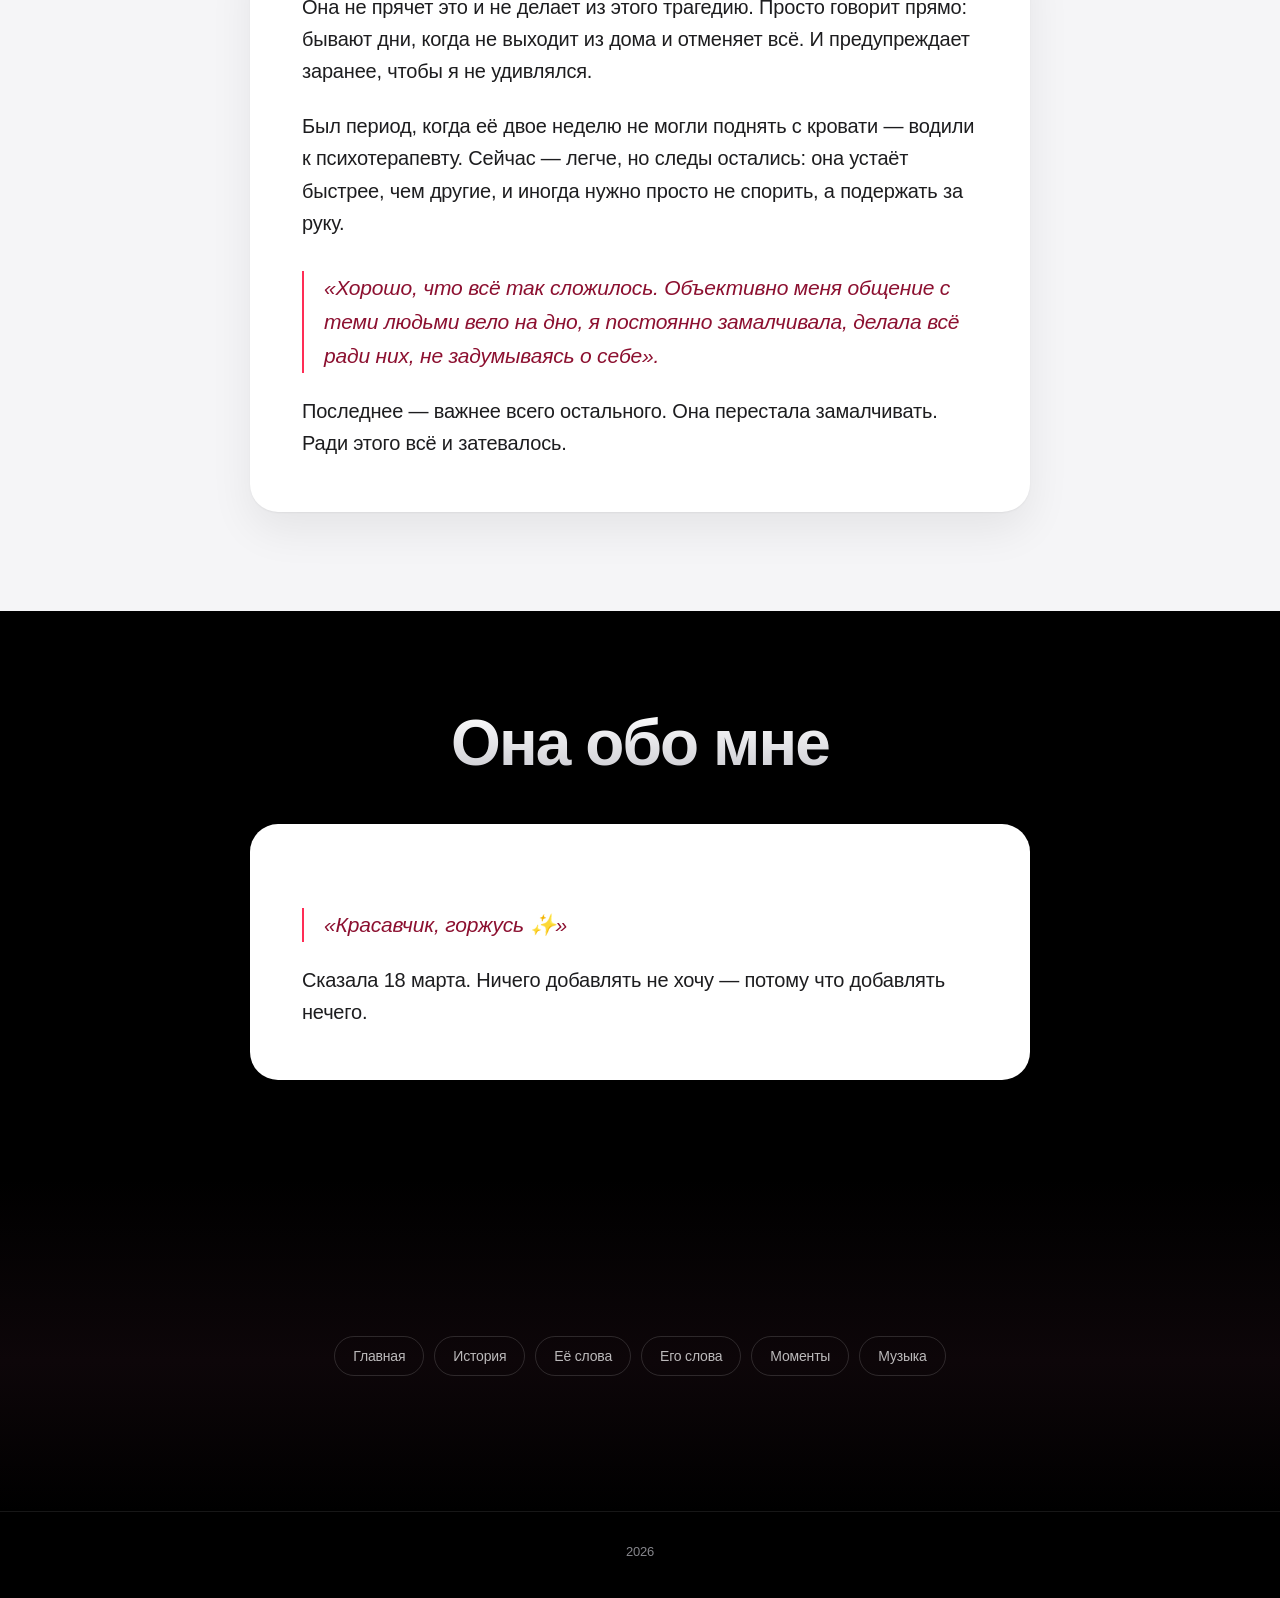
==== commit 2e8d3816: "Обновление сайта: 04.10.2026 23:05" ====
--- a/about.html
+++ b/about.html
@@ -25,6 +25,7 @@
       <li><a href="quotes.html" data-nav="quotes">Её слова</a></li>
       <li><a href="his.html" data-nav="his">Его слова</a></li>
       <li><a href="moments.html" data-nav="moments">Моменты</a></li>
+      <li><a href="music.html" data-nav="music">Музыка</a></li>
     </ul>
     <button class="nav__burger" aria-label="Меню" aria-expanded="false"><span></span></button>
     <a class="btn btn--sm" href="moments.html">Моменты</a>
@@ -36,6 +37,7 @@
     <a href="quotes.html">Её слова</a>
     <a href="his.html">Его слова</a>
     <a href="moments.html">Моменты</a>
+    <a href="music.html">Музыка</a>
   </div>
 </header>
 
@@ -161,6 +163,7 @@
       <a href="quotes.html">Её слова</a>
       <a href="his.html">Его слова</a>
       <a href="moments.html">Моменты</a>
+      <a href="music.html">Музыка</a>
     </div>
   </section>
 
--- a/styles.css
+++ b/styles.css
@@ -421,4 +421,54 @@
   .mrow{grid-template-columns:38px 1fr 62px;gap:10px}
   .mrow__v{font-size:12px}
   .cloud{gap:6px 12px}
+}
+
+/* ── Плеер ───────────────────────────────────────────────── */
+.player{margin-top:44px}
+.now{display:grid;grid-template-columns:96px 1fr auto;gap:18px;align-items:center;
+  background:#fff;border-radius:var(--radius);padding:18px;
+  box-shadow:0 18px 44px rgba(0,0,0,.08)}
+.now__cover{width:96px;height:96px;border-radius:16px;overflow:hidden;background:#eee}
+.now__cover img{width:100%;height:100%;object-fit:cover;display:block}
+.now__label{font-size:12px;letter-spacing:.12em;text-transform:uppercase;color:#86868b}
+.now__title{font-size:22px;font-weight:600;color:#1d1d1f;margin-top:3px}
+.now__artist{font-size:14px;color:#6e6e73;margin-top:2px}
+.now__progress{height:6px;border-radius:980px;background:rgba(0,0,0,.08);margin-top:14px;cursor:pointer;overflow:hidden}
+.now__fill{height:100%;width:0;border-radius:980px;background:linear-gradient(90deg,var(--violet),var(--rose))}
+.now__times{display:flex;justify-content:space-between;font-size:12px;color:#86868b;margin-top:6px;
+  font-variant-numeric:tabular-nums}
+.now__btn{width:56px;height:56px;border-radius:50%;border:0;background:var(--rose);color:#fff;
+  cursor:pointer;display:grid;place-items:center;flex:none;transition:filter .2s}
+.now__btn:hover{filter:brightness(1.08)}
+.now__btn svg{width:20px;height:20px;fill:#fff}
+.now__btn .ic-pause{display:none}
+.now__btn.is-playing .ic-play{display:none}
+.now__btn.is-playing .ic-pause{display:block}
+
+.tracks{margin-top:18px;display:grid;gap:8px}
+.track{display:grid;grid-template-columns:52px 1fr 36px;gap:14px;align-items:center;
+  background:#fff;border:1px solid rgba(0,0,0,.06);border-radius:16px;padding:10px 14px 10px 10px;
+  cursor:pointer;text-align:left;font:inherit;transition:transform .15s var(--ease),box-shadow .2s}
+.track:hover{transform:translateY(-2px);box-shadow:0 12px 30px rgba(0,0,0,.09)}
+.track.is-active{border-color:var(--rose);box-shadow:0 0 0 2px rgba(255,45,85,.16)}
+.track__cover{width:52px;height:52px;border-radius:11px;overflow:hidden;background:#eee}
+.track__cover img{width:100%;height:100%;object-fit:cover;display:block}
+.track__meta{display:flex;flex-direction:column;min-width:0}
+.track__title{font-size:16px;font-weight:600;color:#1d1d1f;white-space:nowrap;overflow:hidden;text-overflow:ellipsis}
+.track__artist{font-size:13px;color:#86868b;margin-top:2px}
+.track__dur{font-size:13px;color:#a1a1a6;font-variant-numeric:tabular-nums}
+.track__play{width:36px;height:36px;border-radius:50%;background:rgba(255,45,85,.1);
+  display:grid;place-items:center;flex:none}
+.track__play svg{width:14px;height:14px;fill:var(--rose)}
+.track__play .ic-pause{display:none}
+.track.is-playing .track__play .ic-play{display:none}
+.track.is-playing .track__play .ic-pause{display:block}
+@media (max-width:430px){
+  .now{grid-template-columns:72px 1fr auto;gap:12px;padding:14px}
+  .now__cover{width:72px;height:72px;border-radius:13px}
+  .now__title{font-size:18px}
+  .now__btn{width:48px;height:48px}
+  .track{grid-template-columns:46px 1fr 34px;gap:10px;padding:9px 12px 9px 9px}
+  .track__cover{width:46px;height:46px}
+  .track__dur{display:none}
 }
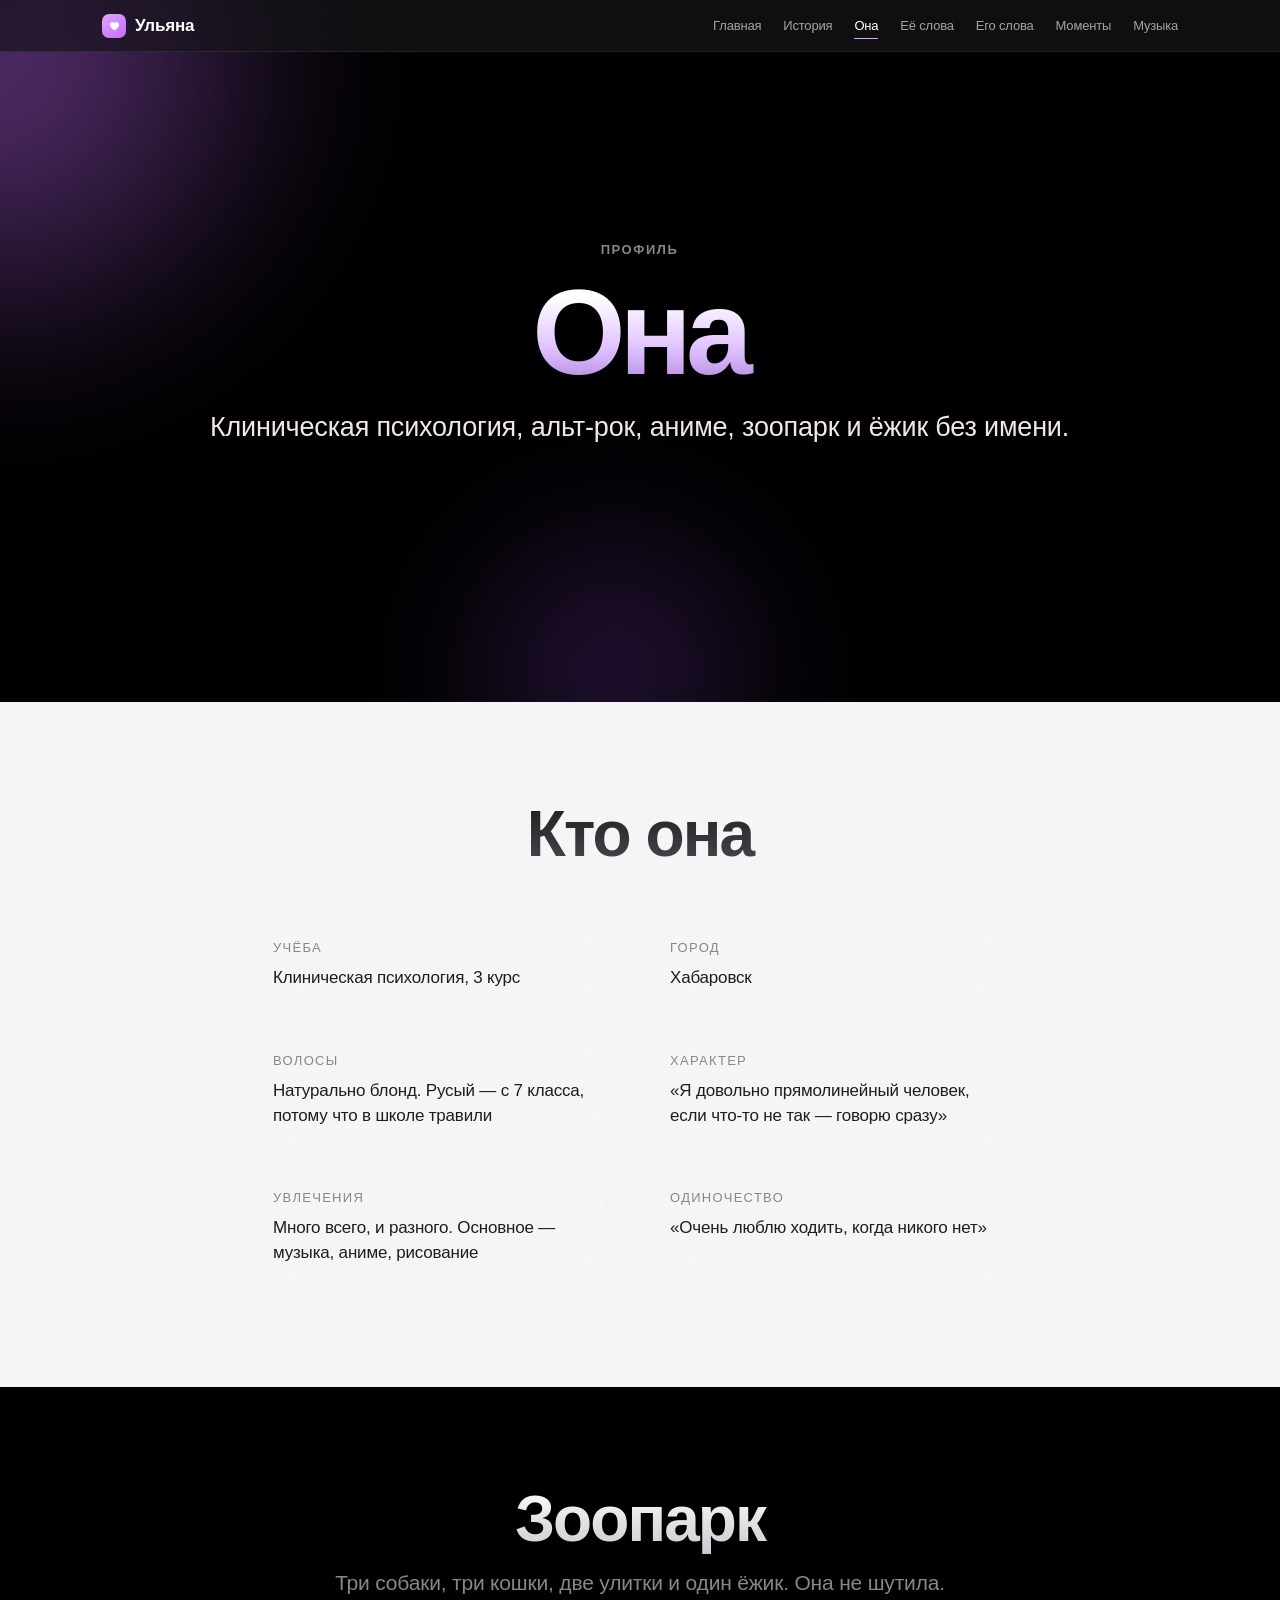
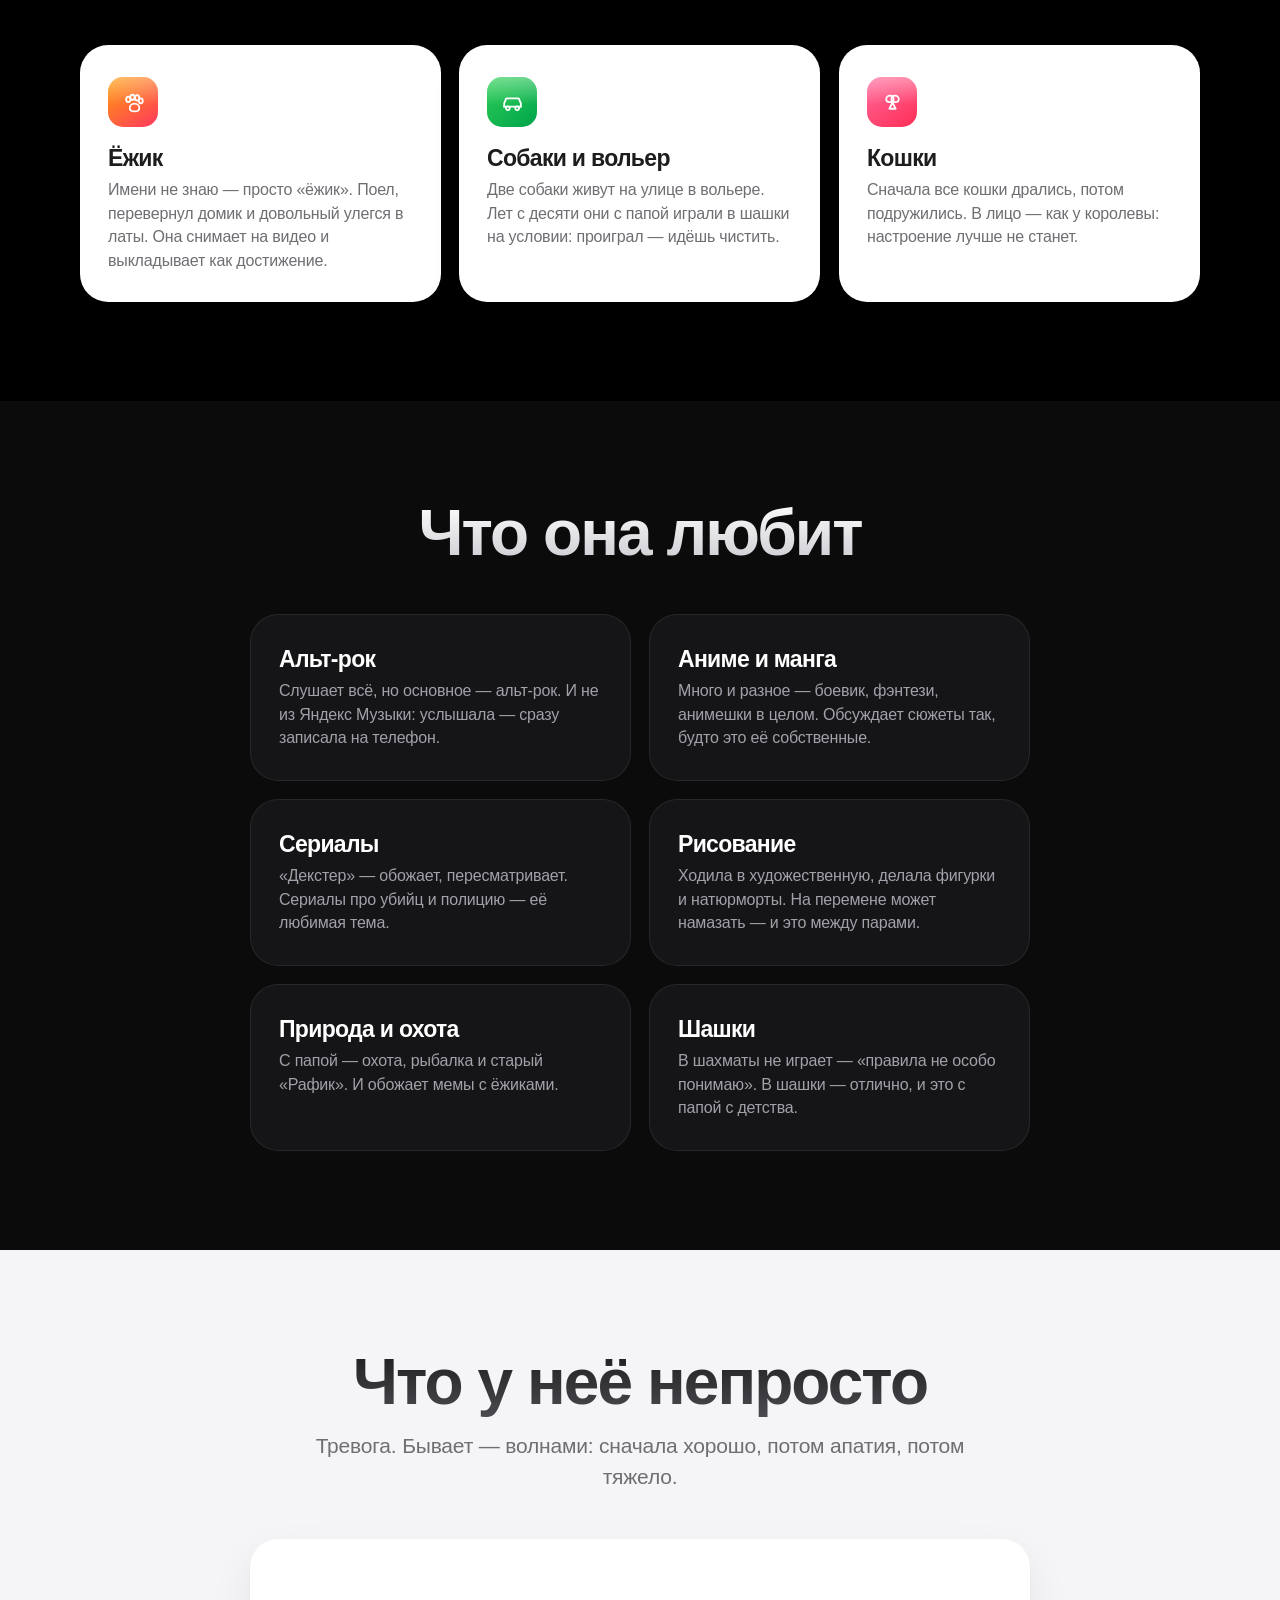
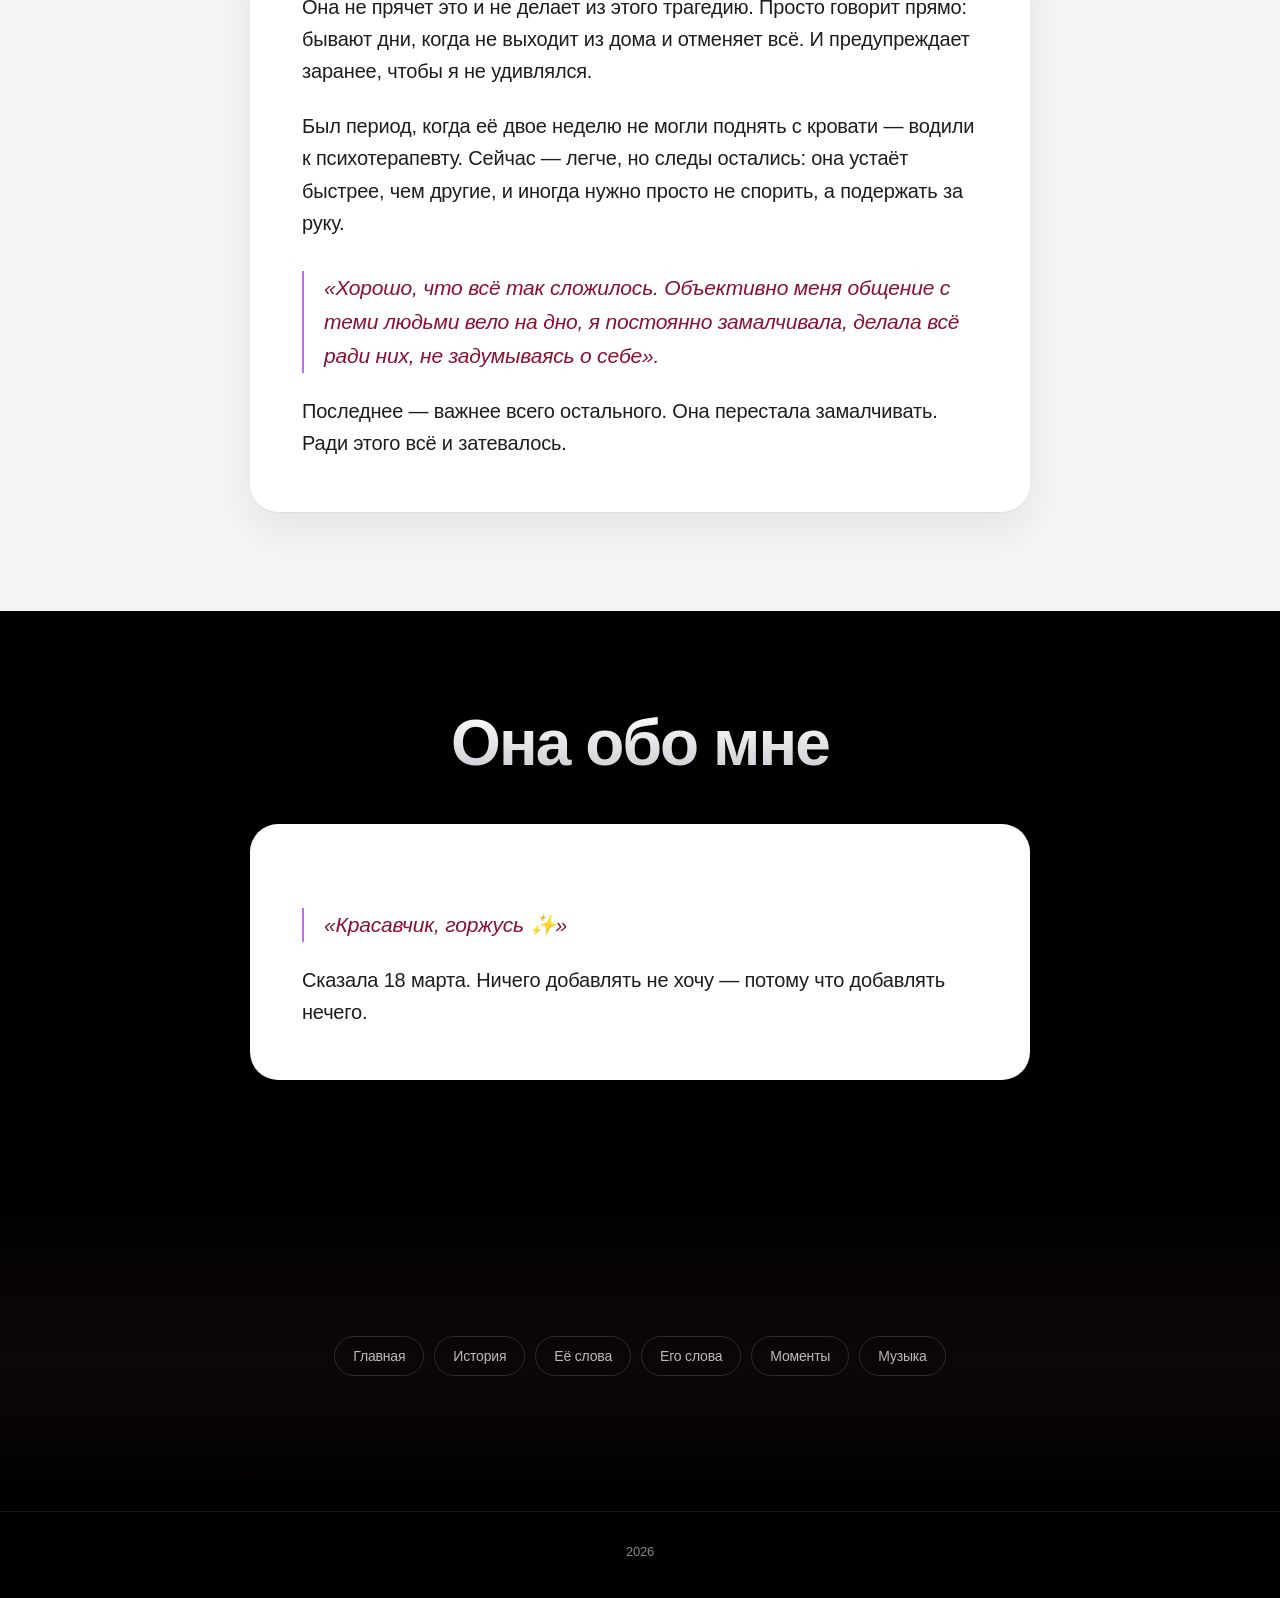
==== commit be8e0dfb: "Обновление сайта: 04.10.2026 23:22" ====
--- a/about.html
+++ b/about.html
@@ -6,7 +6,7 @@
 <meta name="viewport" content="width=device-width, initial-scale=1">
 <title>Она</title>
 <meta name="description" content="Она: клиническая психология, альт-рок, аниме, зоопарк и спокойное «доброе утро» каждое утро.">
-<link rel="stylesheet" href="styles.css">
+<link rel="stylesheet" href="styles.css?v=0cdb6902">
 </head>
 <body data-page="about">
 
@@ -28,7 +28,6 @@
       <li><a href="music.html" data-nav="music">Музыка</a></li>
     </ul>
     <button class="nav__burger" aria-label="Меню" aria-expanded="false"><span></span></button>
-    <a class="btn btn--sm" href="moments.html">Моменты</a>
   </nav>
   <div class="nav__mobile">
     <a href="index.html">Главная</a>
@@ -174,6 +173,6 @@
 </footer>
 
 <button class="totop" aria-label="Наверх">↑</button>
-<script src="script.js"></script>
+<script src="script.js?v=0cdb6902"></script>
 </body>
 </html>
--- a/styles.css
+++ b/styles.css
@@ -1,13 +1,15 @@
 /* =========================================================
    Ульяна — страница о любимой девочке
    Дизайн в духе Apple, тёплая романтическая палитра.
-   6 страниц, общий стиль.
+   7 страниц, общий стиль, свой оттенок у каждой.
    ========================================================= */
 
 :root{
   --black:#000; --white:#fff;
   --gray-6:#f5f5f7; --gray-3:#86868b;
   --rose:#ff2d55; --rose-lt:#ff6b9d; --violet:#a855f7; --gold:#ffcc00;
+  --orb1:#ff2d55; --orb2:#a855f7; --orb3:#ff9f0a;
+  --hero-a:#ff9fb4; --hero-b:#c86ba0;
   --nav-h:52px;
   --radius:28px;
   --ease:cubic-bezier(.28,.11,.32,1);
@@ -53,9 +55,10 @@
 .eyebrow{text-align:center;color:var(--gray-3);font-size:13px;font-weight:600;
   letter-spacing:.12em;text-transform:uppercase}
 .pill{display:inline-block;padding:8px 17px;border-radius:980px;
-  background:rgba(255,45,85,.12);border:1px solid rgba(255,45,85,.3);
-  color:#ff9fb4;font-size:13px;letter-spacing:.02em}
-.pill--light{background:rgba(255,45,85,.07);border-color:rgba(255,45,85,.22);color:#d6244a}
+  background:color-mix(in srgb,var(--rose) 12%,transparent);
+  border:1px solid color-mix(in srgb,var(--rose) 30%,transparent);
+  color:var(--hero-a);font-size:13px;letter-spacing:.02em}
+.pill--light{background:color-mix(in srgb,var(--rose) 8%,transparent);border-color:color-mix(in srgb,var(--rose) 26%,transparent);color:var(--rose)}
 .grad-rose{background:linear-gradient(92deg,var(--rose-lt),var(--violet));
   -webkit-background-clip:text;background-clip:text;
   -webkit-text-fill-color:transparent;color:transparent}
@@ -65,7 +68,7 @@
   height:44px;padding:0 24px;border-radius:980px;background:var(--rose);color:#fff;
   font-size:16px;transition:filter .25s var(--ease),transform .25s var(--ease),box-shadow .25s var(--ease);
   white-space:nowrap}
-.btn:hover{filter:brightness(1.08);transform:translateY(-1px);box-shadow:0 10px 30px rgba(255,45,85,.4)}
+.btn:hover{filter:brightness(1.08);transform:translateY(-1px);box-shadow:0 10px 30px color-mix(in srgb,var(--rose) 40%,transparent)}
 .btn:active{transform:translateY(0) scale(.98)}
 .btn,.nav__burger,.dot,.totop,.shot{touch-action:manipulation}
 .btn,.dot,.nav__burger{-webkit-user-select:none;user-select:none}
@@ -120,7 +123,7 @@
 .hero--short{min-height:min(78svh,760px)}
 .hero__inner{position:relative;z-index:2;max-width:940px}
 .hero__title{font-size:clamp(64px,17vw,190px);font-weight:700;letter-spacing:-.05em;margin:.08em 0 0;
-  background:linear-gradient(180deg,#fff 22%,#ff9fb4 62%,#c86ba0);
+  background:linear-gradient(180deg,#fff 22%,var(--hero-a) 62%,var(--hero-b));
   -webkit-background-clip:text;background-clip:text;
   -webkit-text-fill-color:transparent;color:transparent;will-change:transform,opacity}
 .hero--page .hero__title{font-size:clamp(42px,10vw,120px)}
@@ -128,11 +131,11 @@
 .hero__actions{display:flex;gap:12px;justify-content:center;flex-wrap:wrap;margin-top:32px}
 .orb{position:absolute;border-radius:50%;filter:blur(70px);opacity:.5;pointer-events:none;z-index:1}
 .orb--1{width:44vmax;height:44vmax;left:-14vmax;top:-12vmax;
-  background:radial-gradient(circle at 30% 30%,#ff2d55,transparent 65%)}
+  background:radial-gradient(circle at 30% 30%,var(--orb1),transparent 65%)}
 .orb--2{width:36vmax;height:36vmax;right:-12vmax;top:4vmax;
-  background:radial-gradient(circle at 60% 40%,#a855f7,transparent 65%)}
+  background:radial-gradient(circle at 60% 40%,var(--orb2),transparent 65%)}
 .orb--3{width:32vmax;height:32vmax;left:32%;bottom:-16vmax;
-  background:radial-gradient(circle at 50% 50%,#ff9f0a,transparent 65%);opacity:.3}
+  background:radial-gradient(circle at 50% 50%,var(--orb3),transparent 65%);opacity:.3}
 .scroll-hint{position:absolute;bottom:26px;left:50%;translate:-50% 0;z-index:2;
   width:22px;height:36px;border:1.5px solid rgba(255,255,255,.35);border-radius:12px}
 .scroll-hint span{position:absolute;top:7px;left:50%;translate:-50% 0;width:3px;height:7px;
@@ -143,10 +146,10 @@
 
 /* ── Бегущая строка ──────────────────────────────────────── */
 .marquee{overflow:hidden;white-space:nowrap;padding:17px 0;
-  background:linear-gradient(90deg,rgba(255,45,85,.14),rgba(168,85,247,.14));
+  background:linear-gradient(90deg,color-mix(in srgb,var(--rose) 14%,transparent),color-mix(in srgb,var(--violet) 14%,transparent));
   border-block:1px solid rgba(255,255,255,.1)}
 .marquee__track{display:inline-block;font-size:clamp(19px,2.5vw,29px);font-weight:600;
-  color:#ffd9e2;animation:slide 30s linear infinite}
+  color:var(--hero-a);animation:slide 180s linear infinite}
 .marquee__track span{padding-right:.4em}
 @keyframes slide{to{transform:translateX(-50%)}}
 
@@ -204,9 +207,9 @@
   -webkit-backdrop-filter:blur(20px);backdrop-filter:blur(20px);
   border-radius:var(--radius);padding:32px 20px;text-align:center;
   transition:transform .4s var(--ease),background .4s var(--ease)}
-.stat:hover{transform:translateY(-5px);background:rgba(255,45,85,.12)}
+.stat:hover{transform:translateY(-5px);background:color-mix(in srgb,var(--rose) 12%,transparent)}
 .stat__num{font-size:clamp(40px,6vw,68px);font-weight:700;letter-spacing:-.045em;line-height:1;
-  background:linear-gradient(180deg,#fff,#ff9fb4);
+  background:linear-gradient(180deg,#fff,var(--hero-a));
   -webkit-background-clip:text;background-clip:text;
   -webkit-text-fill-color:transparent;color:transparent}
 .stat__label{margin-top:11px;color:var(--gray-3);font-size:15px;line-height:1.4}
@@ -214,36 +217,36 @@
 /* ── Таймлайн ────────────────────────────────────────────── */
 .timeline{position:relative;margin-top:20px;padding-left:34px;max-width:820px}
 .timeline::before{content:"";position:absolute;left:7px;top:10px;bottom:10px;width:2px;
-  background:linear-gradient(180deg,transparent,rgba(255,45,85,.5) 8%,
-             rgba(168,85,247,.5) 92%,transparent)}
+  background:linear-gradient(180deg,transparent,color-mix(in srgb,var(--rose) 55%,transparent) 8%,
+             color-mix(in srgb,var(--violet) 55%,transparent) 92%,transparent)}
 .tl{position:relative;padding-bottom:40px}
 .tl:last-child{padding-bottom:0}
 .tl__dot{position:absolute;left:-34px;top:8px;width:16px;height:16px;border-radius:50%;
-  background:#111;border:2px solid var(--rose);box-shadow:0 0 0 5px rgba(255,45,85,.14)}
+  background:#111;border:2px solid var(--rose);box-shadow:0 0 0 5px color-mix(in srgb,var(--rose) 14%,transparent)}
 .tl--live .tl__dot{background:var(--rose);border-color:#fff;animation:pulse 2s ease-in-out infinite}
-@keyframes pulse{0%,100%{box-shadow:0 0 0 4px rgba(255,45,85,.2)}50%{box-shadow:0 0 0 12px rgba(255,45,85,.04)}}
+@keyframes pulse{0%,100%{box-shadow:0 0 0 4px color-mix(in srgb,var(--rose) 22%,transparent)}50%{box-shadow:0 0 0 12px color-mix(in srgb,var(--rose) 4%,transparent)}}
 .tl__date{font-size:12px;font-weight:700;letter-spacing:.14em;text-transform:uppercase;color:var(--rose)}
 .tl h3{font-size:clamp(21px,2.5vw,29px);margin-top:6px}
 .tl p{margin-top:9px;color:var(--gray-3);max-width:600px}
 .tl__say{margin-top:14px;padding:13px 17px;border-radius:14px;
   background:rgba(255,255,255,.06);border-left:2px solid var(--rose-lt);
   font-size:15px;color:#e6d3da;max-width:560px;font-style:italic}
-.tl__say b{font-style:normal;font-weight:600;color:#ff9fb4;display:block;
+.tl__say b{font-style:normal;font-weight:600;color:var(--hero-a);display:block;
   margin-bottom:3px;font-size:12px;letter-spacing:.1em;text-transform:uppercase}
 .on-light .tl p{color:#6e6e73}
-.on-light .tl__say{background:rgba(255,45,85,.05);color:#3a3a3c;border-left-color:var(--rose)}
+.on-light .tl__say{background:color-mix(in srgb,var(--rose) 6%,transparent);color:#3a3a3c;border-left-color:var(--rose)}
 
 /* ── Цитаты (сетка сообщений) ────────────────────────────── */
 .quotes{display:grid;gap:16px;margin-top:44px;grid-template-columns:repeat(auto-fit,minmax(300px,1fr))}
 .qmsg{background:rgba(255,255,255,.06);border:1px solid rgba(255,255,255,.1);
   border-radius:22px;padding:24px 24px 20px;position:relative;
   transition:transform .4s var(--ease),background .4s var(--ease)}
-.qmsg:hover{transform:translateY(-4px);background:rgba(255,45,85,.1)}
+.qmsg:hover{transform:translateY(-4px);background:color-mix(in srgb,var(--rose) 10%,transparent)}
 .qmsg__text{font-size:17px;line-height:1.5;color:#f0e6ea}
 .qmsg__meta{margin-top:16px;display:flex;justify-content:space-between;align-items:center;
   font-size:12px;color:var(--gray-3)}
 .qmsg__date{font-variant-numeric:tabular-nums;letter-spacing:.06em}
-.qmsg__who{color:#ff9fb4;font-weight:600}
+.qmsg__who{color:var(--hero-a);font-weight:600}
 .on-light .qmsg{background:#fff;border-color:rgba(0,0,0,.06);
   box-shadow:0 1px 2px rgba(0,0,0,.04),0 10px 28px rgba(0,0,0,.05)}
 .on-light .qmsg:hover{background:#fff;box-shadow:0 18px 44px rgba(0,0,0,.1)}
@@ -261,7 +264,7 @@
   background:linear-gradient(180deg,transparent,rgba(0,0,0,.82));
   transform:translateY(6px);opacity:.94;transition:transform .4s var(--ease)}
 .shot:hover .shot__cap{transform:translateY(0)}
-.shot__date{font-size:12px;letter-spacing:.12em;color:#ffd9e2;font-weight:600}
+.shot__date{font-size:12px;letter-spacing:.12em;color:var(--hero-a);font-weight:600}
 .shot__text{margin-top:4px;font-size:14px;color:#fff;line-height:1.35}
 .shot--tall{aspect-ratio:3/4.6}
 
@@ -270,7 +273,7 @@
 .lightbox.is-open{display:grid}
 .lightbox img{max-width:min(92vw,900px);max-height:82vh;border-radius:16px;object-fit:contain}
 .lightbox__cap{margin-top:16px;text-align:center;color:#e9e9ee;font-size:15px}
-.lightbox__cap b{display:block;color:#ff9fb4;font-size:12px;letter-spacing:.12em;
+.lightbox__cap b{display:block;color:var(--hero-a);font-size:12px;letter-spacing:.12em;
   text-transform:uppercase;margin-bottom:5px}
 .lightbox__close{position:absolute;top:20px;right:22px;width:42px;height:42px;border-radius:50%;
   border:0;background:rgba(255,255,255,.14);color:#fff;font-size:22px;cursor:pointer;line-height:1}
@@ -282,7 +285,7 @@
   box-shadow:0 1px 2px rgba(0,0,0,.05),0 18px 44px rgba(0,0,0,.07)}
 .prose p,.letter__body p{font-size:clamp(17px,1.95vw,20px);color:#1d1d1f;line-height:1.62}
 .prose p + p,.letter__body p + p{margin-top:1.1em}
-.prose p.is-mark,.letter__body p.is-mark{background:linear-gradient(180deg,transparent 62%,rgba(255,45,85,.18) 0);
+.prose p.is-mark,.letter__body p.is-mark{background:linear-gradient(180deg,transparent 62%,color-mix(in srgb,var(--rose) 18%,transparent) 0);
   display:inline}
 .prose p.q,.letter__body p.q{font-size:clamp(17px,2.1vw,21px);color:#8c1030;padding-left:20px;
   border-left:2px solid var(--rose);font-style:italic;margin-top:1.5em !important}
@@ -322,9 +325,9 @@
 
 /* ── Mainline ────────────────────────────────────────────── */
 .mainline{padding:clamp(90px,17vh,190px) 22px;text-align:center;
-  background:radial-gradient(80% 60% at 50% 50%,rgba(255,45,85,.22),transparent 70%),#000}
+  background:radial-gradient(80% 60% at 50% 50%,color-mix(in srgb,var(--rose) 22%,transparent),transparent 70%),#000}
 .mainline__text{font-size:clamp(38px,8.2vw,104px);font-weight:700;letter-spacing:-.045em;
-  background:linear-gradient(100deg,#fff 10%,#ff9fb4 45%,#c86ba0 80%);
+  background:linear-gradient(100deg,#fff 10%,var(--hero-a) 45%,var(--hero-b) 80%);
   -webkit-background-clip:text;background-clip:text;
   -webkit-text-fill-color:transparent;color:transparent}
 .mainline__sub{margin-top:20px;color:#d6b9c3;font-size:clamp(17px,2.1vw,24px);font-weight:300}
@@ -341,7 +344,7 @@
 /* ── Подвал ──────────────────────────────────────────────── */
 .footer{padding:30px 22px calc(36px + env(safe-area-inset-bottom));text-align:center;color:var(--gray-3);font-size:13px;
   border-top:1px solid rgba(255,255,255,.09)}
-.footer a{color:#ff9fb4}
+.footer a{color:var(--hero-a)}
 
 /* ── Появление ───────────────────────────────────────────── */
 [data-reveal]{opacity:0;transform:translateY(32px);
@@ -354,7 +357,7 @@
   -webkit-backdrop-filter:blur(18px);backdrop-filter:blur(18px);color:#fff;font-size:18px;
   cursor:pointer;opacity:0;pointer-events:none;transition:opacity .3s,transform .3s var(--ease)}
 .totop.is-show{opacity:1;pointer-events:auto}
-.totop:hover{transform:translateY(-3px);background:rgba(255,45,85,.7);border-color:transparent}
+.totop:hover{transform:translateY(-3px);background:color-mix(in srgb,var(--rose) 75%,transparent);border-color:transparent}
 
 /* ── Телефон: мелкие экраны и безопасные зоны ──────────────── */
 @media (max-width:430px){
@@ -450,14 +453,14 @@
   background:#fff;border:1px solid rgba(0,0,0,.06);border-radius:16px;padding:10px 14px 10px 10px;
   cursor:pointer;text-align:left;font:inherit;transition:transform .15s var(--ease),box-shadow .2s}
 .track:hover{transform:translateY(-2px);box-shadow:0 12px 30px rgba(0,0,0,.09)}
-.track.is-active{border-color:var(--rose);box-shadow:0 0 0 2px rgba(255,45,85,.16)}
+.track.is-active{border-color:var(--rose);box-shadow:0 0 0 2px color-mix(in srgb,var(--rose) 16%,transparent)}
 .track__cover{width:52px;height:52px;border-radius:11px;overflow:hidden;background:#eee}
 .track__cover img{width:100%;height:100%;object-fit:cover;display:block}
 .track__meta{display:flex;flex-direction:column;min-width:0}
 .track__title{font-size:16px;font-weight:600;color:#1d1d1f;white-space:nowrap;overflow:hidden;text-overflow:ellipsis}
 .track__artist{font-size:13px;color:#86868b;margin-top:2px}
 .track__dur{font-size:13px;color:#a1a1a6;font-variant-numeric:tabular-nums}
-.track__play{width:36px;height:36px;border-radius:50%;background:rgba(255,45,85,.1);
+.track__play{width:36px;height:36px;border-radius:50%;background:color-mix(in srgb,var(--rose) 12%,transparent);
   display:grid;place-items:center;flex:none}
 .track__play svg{width:14px;height:14px;fill:var(--rose)}
 .track__play .ic-pause{display:none}
@@ -471,4 +474,37 @@
   .track{grid-template-columns:46px 1fr 34px;gap:10px;padding:9px 12px 9px 9px}
   .track__cover{width:46px;height:46px}
   .track__dur{display:none}
-}+}
+
+/* ── Темы страниц ────────────────────────────────────────────
+   Один стиль, свой оттенок на каждой странице. Задаётся через
+   <body data-page="…">: переопределяем акценты, свечение шаров
+   и градиент заголовка. Всё остальное подхватывается из :root. */
+body[data-page="home"]{
+  --rose:#ff2d55; --rose-lt:#ff6b9d; --violet:#a855f7;
+  --orb1:#ff2d55; --orb2:#a855f7; --orb3:#ff9f0a;
+  --hero-a:#ff9fb4; --hero-b:#c86ba0}
+body[data-page="story"]{           /* закат, история */
+  --rose:#ff6a3d; --rose-lt:#ff9e6b; --violet:#ff2d55;
+  --orb1:#ff6a3d; --orb2:#ff2d55; --orb3:#ffcc00;
+  --hero-a:#ffc09e; --hero-b:#d07a52}
+body[data-page="quotes"]{          /* румянец */
+  --rose:#ff3d8b; --rose-lt:#ff86bb; --violet:#c026d3;
+  --orb1:#ff3d8b; --orb2:#c026d3; --orb3:#ff2d55;
+  --hero-a:#ffa6cd; --hero-b:#d16a97}
+body[data-page="about"]{           /* орхидея */
+  --rose:#c46bff; --rose-lt:#dfa6ff; --violet:#ff6b9d;
+  --orb1:#c46bff; --orb2:#ff6b9d; --orb3:#a855f7;
+  --hero-a:#e0c2ff; --hero-b:#a678d6}
+body[data-page="his"]{             /* индиго-фиалка */
+  --rose:#6d5cff; --rose-lt:#a09bff; --violet:#d946ef;
+  --orb1:#6d5cff; --orb2:#d946ef; --orb3:#a855f7;
+  --hero-a:#b8b2ff; --hero-b:#8478d6}
+body[data-page="moments"]{         /* фуксия */
+  --rose:#e040c0; --rose-lt:#f38fe6; --violet:#a855f7;
+  --orb1:#e040c0; --orb2:#a855f7; --orb3:#ff2d55;
+  --hero-a:#f2a9ea; --hero-b:#b866b0}
+body[data-page="music"]{           /* пурпур */
+  --rose:#b14bff; --rose-lt:#cf8cff; --violet:#ff3d8b;
+  --orb1:#b14bff; --orb2:#ff3d8b; --orb3:#ffcc00;
+  --hero-a:#d9b0ff; --hero-b:#9a5fd0}
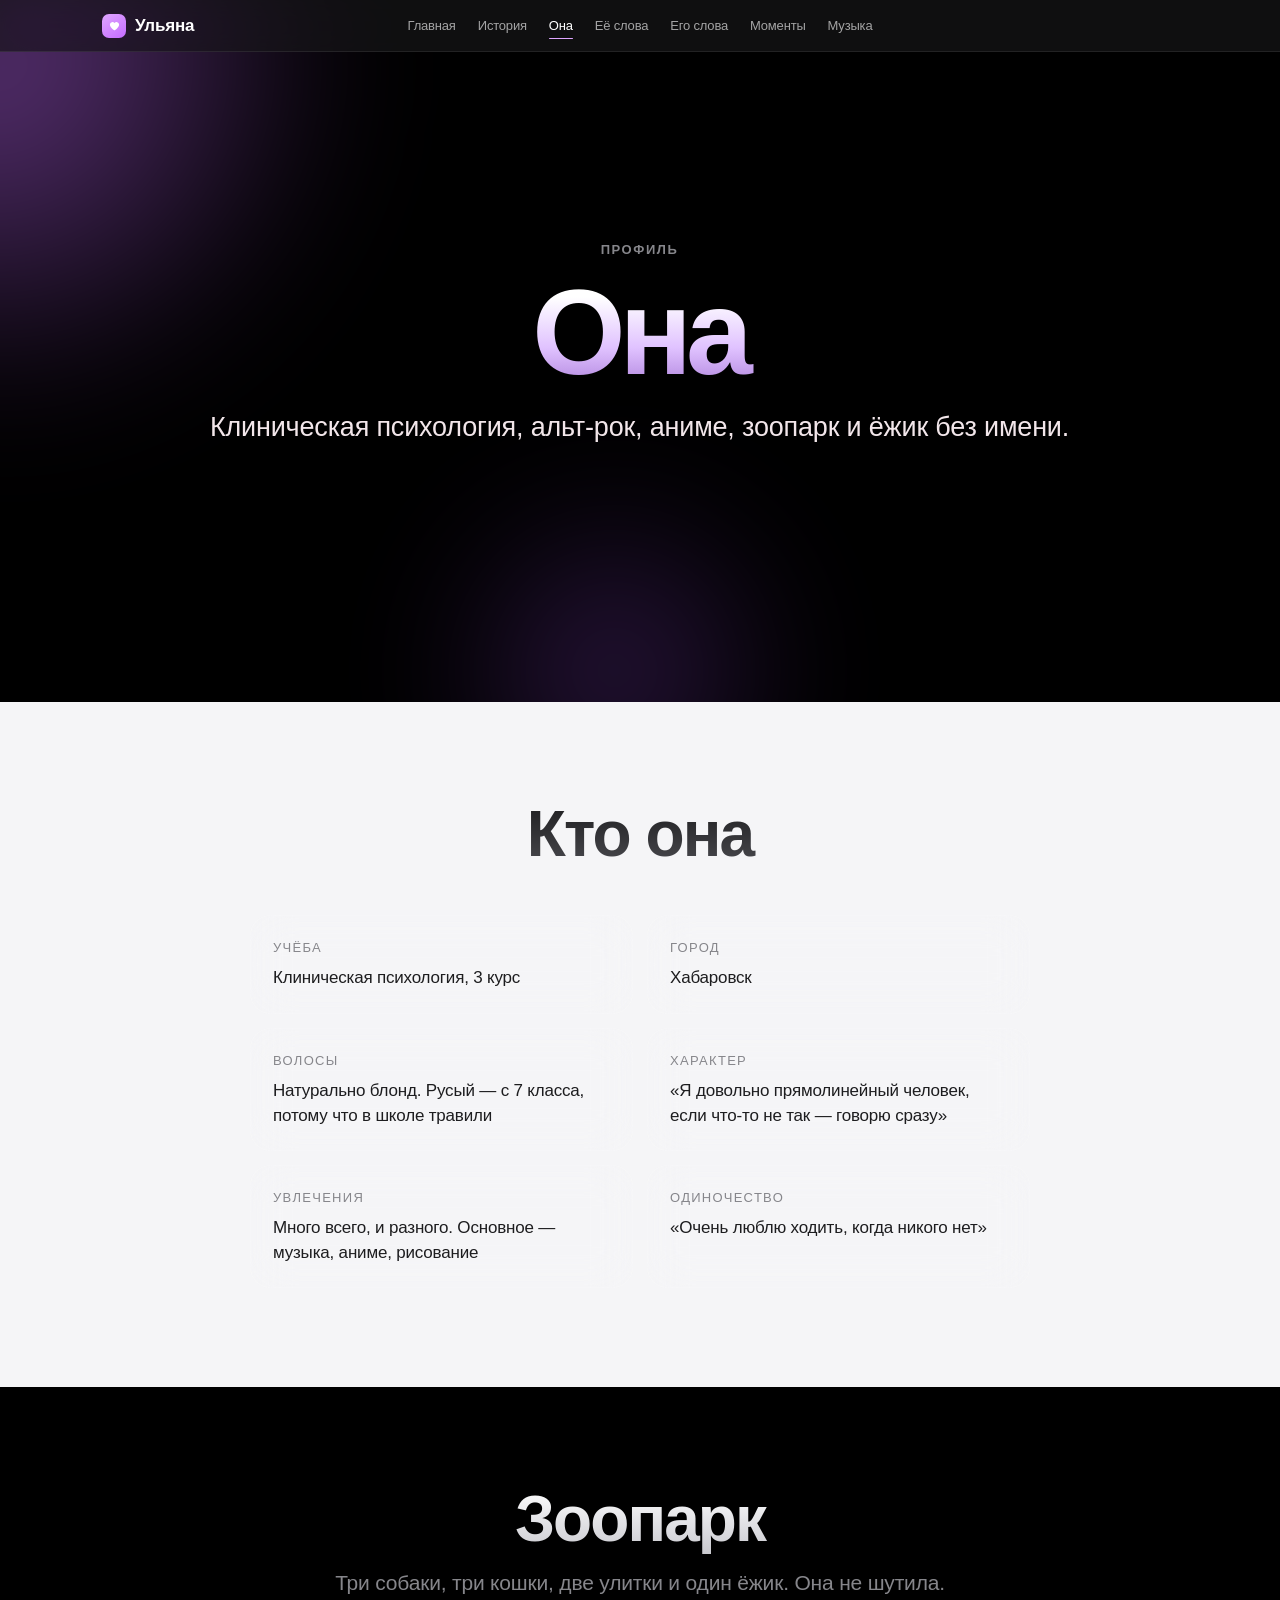
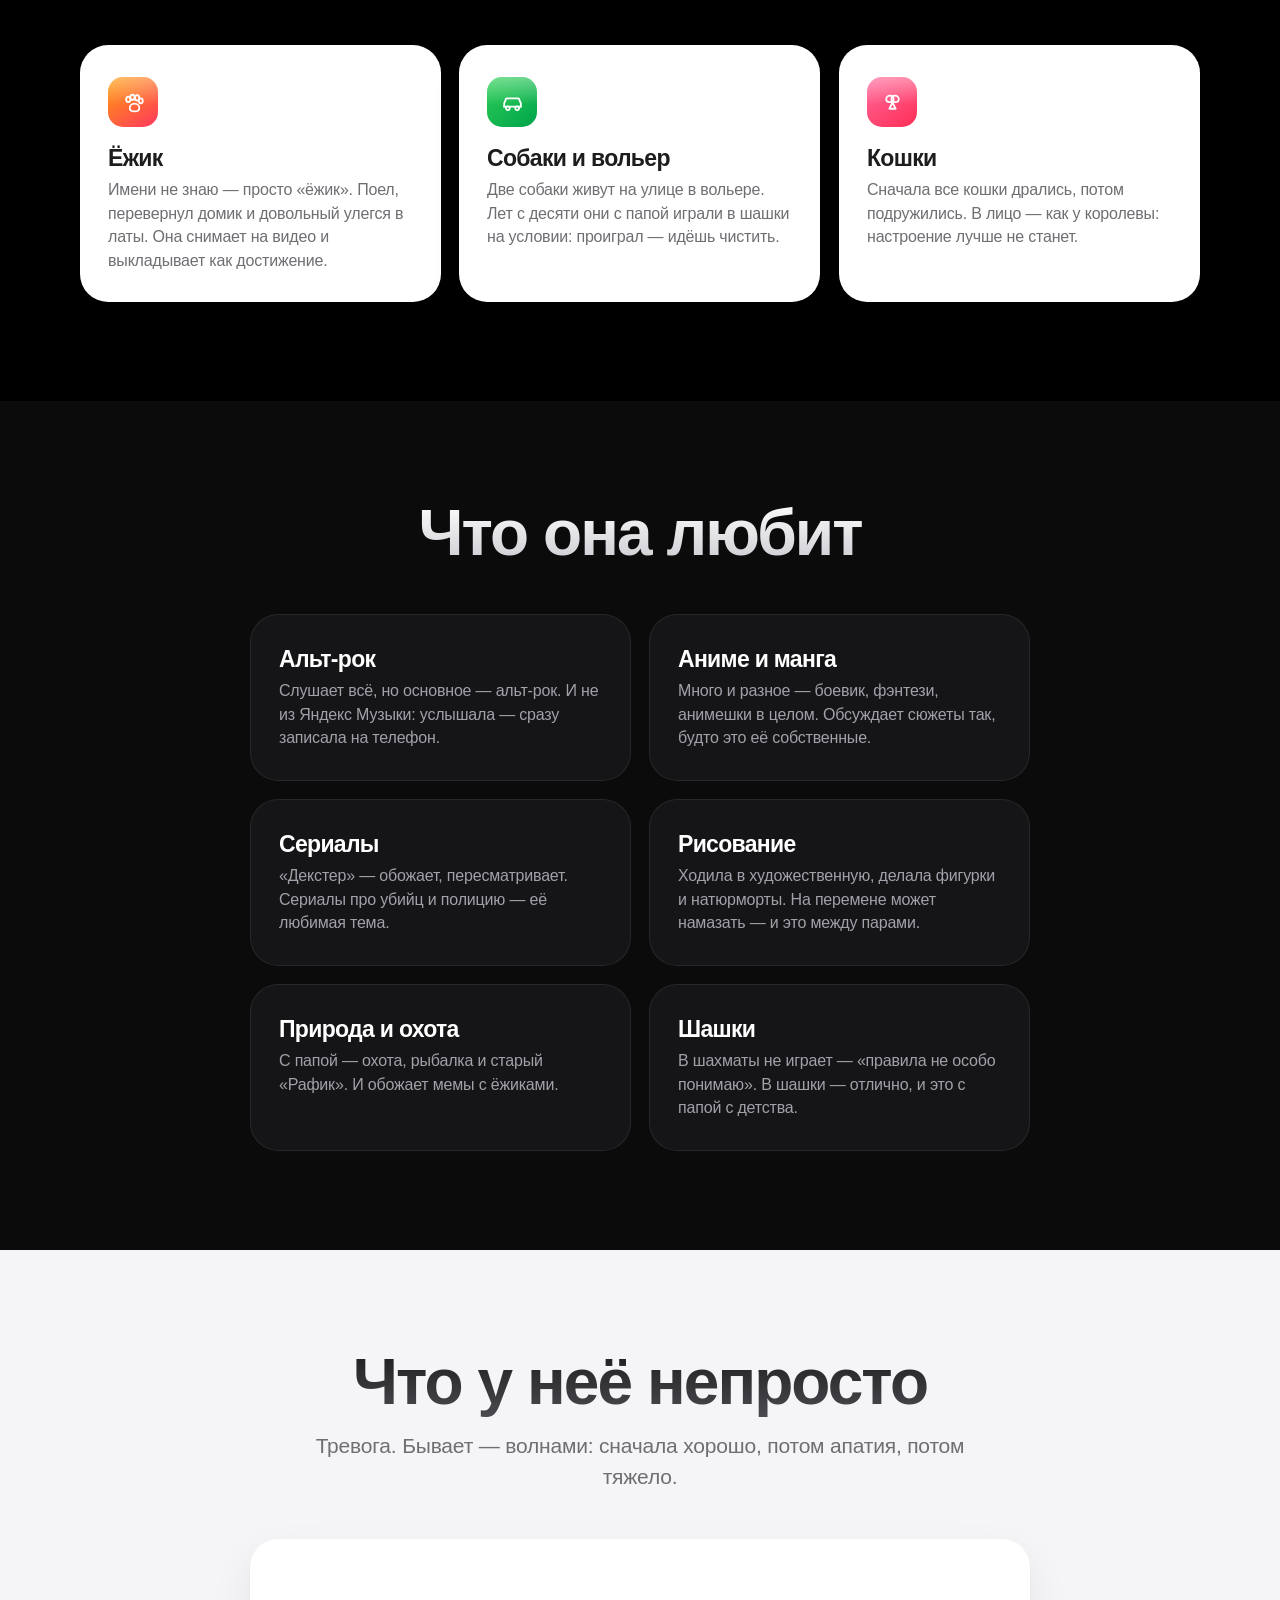
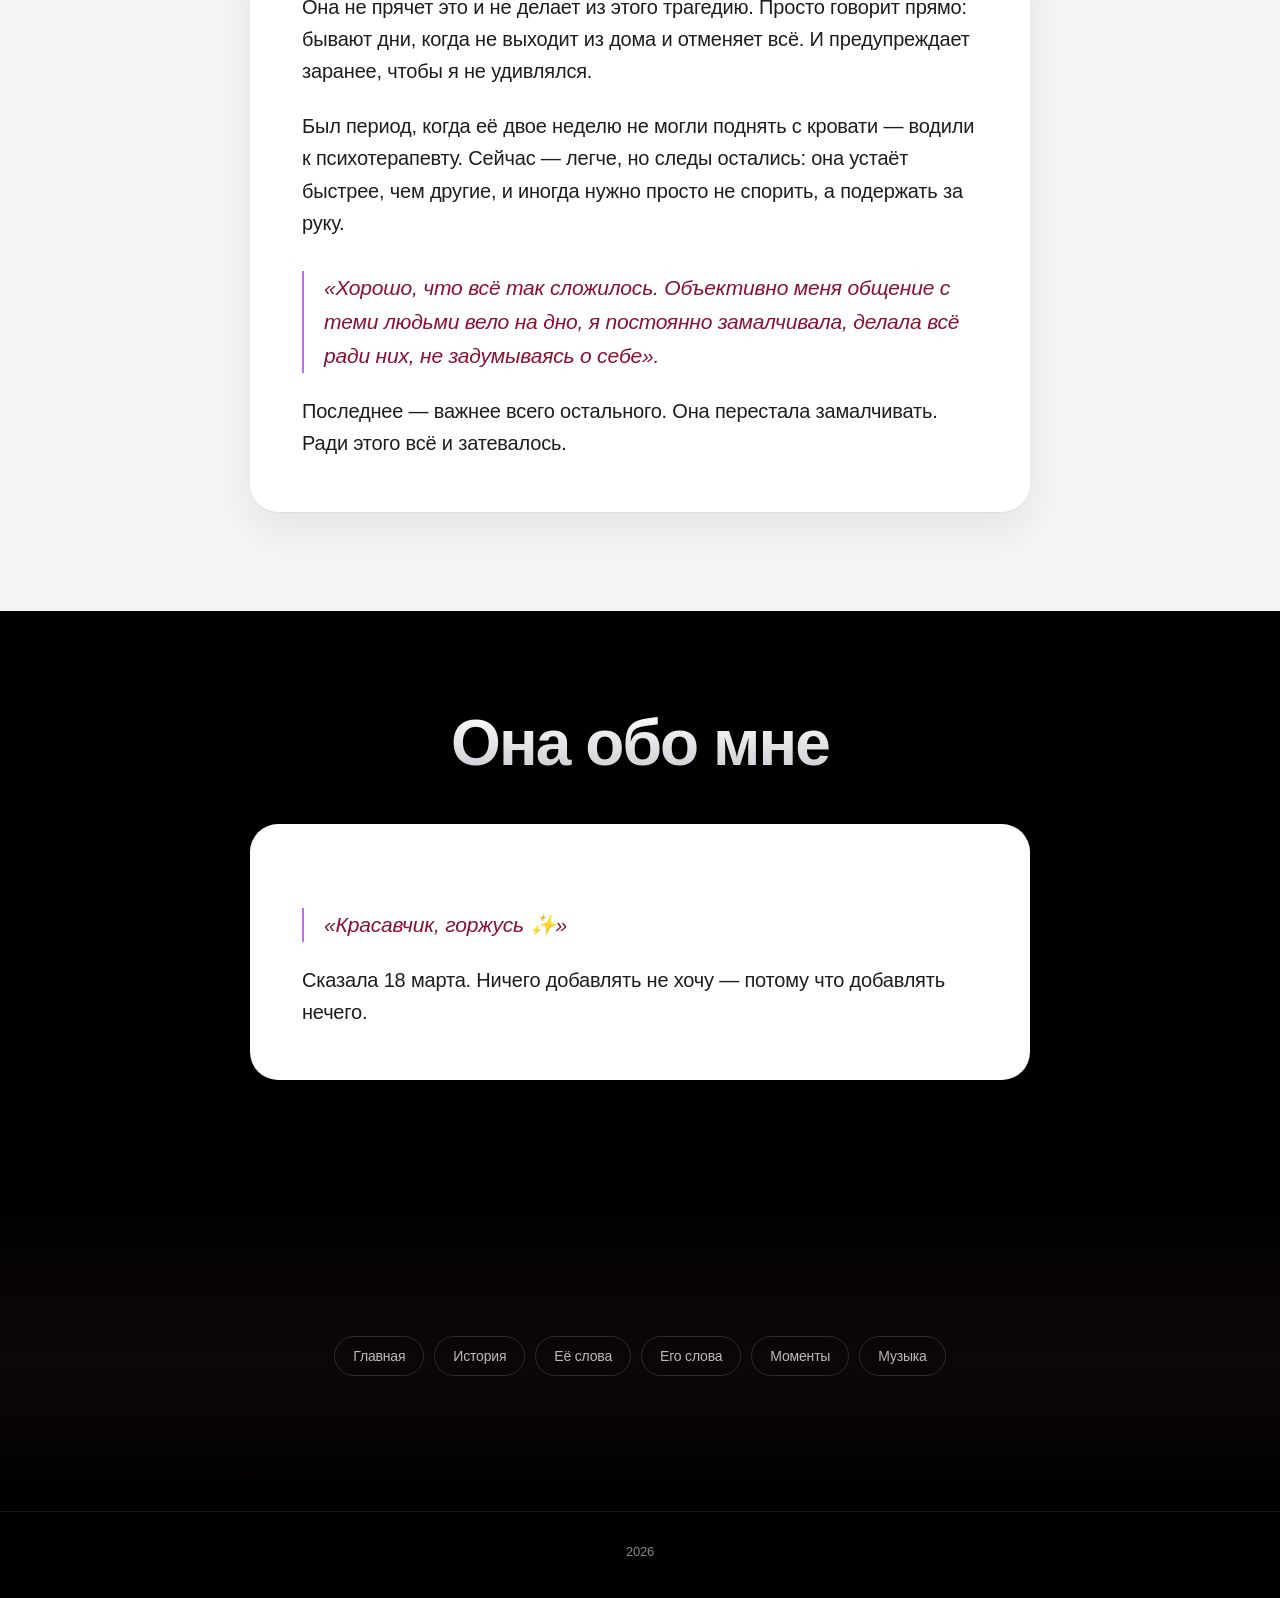
==== commit 5aa8f466: "Обновление сайта: 04.10.2026 23:29" ====
--- a/about.html
+++ b/about.html
@@ -6,7 +6,7 @@
 <meta name="viewport" content="width=device-width, initial-scale=1">
 <title>Она</title>
 <meta name="description" content="Она: клиническая психология, альт-рок, аниме, зоопарк и спокойное «доброе утро» каждое утро.">
-<link rel="stylesheet" href="styles.css?v=0cdb6902">
+<link rel="stylesheet" href="styles.css?v=84edb5fe">
 </head>
 <body data-page="about">
 
@@ -14,29 +14,29 @@
 
 <header class="nav">
   <nav class="nav__inner">
-    <a class="nav__mark" href="index.html">
+    <a class="nav__mark" href="index.html?v=84edb5fe">
       <span class="nav__glyph"><svg viewBox="0 0 24 24"><path d="M12 21s-8.5-5.2-8.5-11A4.8 4.8 0 0 1 12 7.6 4.8 4.8 0 0 1 20.5 10c0 5.8-8.5 11-8.5 11z"/></svg></span>
       <span class="nav__name">Ульяна</span>
     </a>
     <ul class="nav__links">
-      <li><a href="index.html" data-nav="home">Главная</a></li>
-      <li><a href="story.html" data-nav="story">История</a></li>
-      <li><a href="about.html" data-nav="about">Она</a></li>
-      <li><a href="quotes.html" data-nav="quotes">Её слова</a></li>
-      <li><a href="his.html" data-nav="his">Его слова</a></li>
-      <li><a href="moments.html" data-nav="moments">Моменты</a></li>
-      <li><a href="music.html" data-nav="music">Музыка</a></li>
+      <li><a href="index.html?v=84edb5fe" data-nav="home">Главная</a></li>
+      <li><a href="story.html?v=84edb5fe" data-nav="story">История</a></li>
+      <li><a href="about.html?v=84edb5fe" data-nav="about">Она</a></li>
+      <li><a href="quotes.html?v=84edb5fe" data-nav="quotes">Её слова</a></li>
+      <li><a href="his.html?v=84edb5fe" data-nav="his">Его слова</a></li>
+      <li><a href="moments.html?v=84edb5fe" data-nav="moments">Моменты</a></li>
+      <li><a href="music.html?v=84edb5fe" data-nav="music">Музыка</a></li>
     </ul>
     <button class="nav__burger" aria-label="Меню" aria-expanded="false"><span></span></button>
   </nav>
   <div class="nav__mobile">
-    <a href="index.html">Главная</a>
-    <a href="story.html">История</a>
-    <a href="about.html">Она</a>
-    <a href="quotes.html">Её слова</a>
-    <a href="his.html">Его слова</a>
-    <a href="moments.html">Моменты</a>
-    <a href="music.html">Музыка</a>
+    <a href="index.html?v=84edb5fe">Главная</a>
+    <a href="story.html?v=84edb5fe">История</a>
+    <a href="about.html?v=84edb5fe">Она</a>
+    <a href="quotes.html?v=84edb5fe">Её слова</a>
+    <a href="his.html?v=84edb5fe">Его слова</a>
+    <a href="moments.html?v=84edb5fe">Моменты</a>
+    <a href="music.html?v=84edb5fe">Музыка</a>
   </div>
 </header>
 
@@ -157,12 +157,12 @@
 
   <section class="cta">
     <div class="cta__nav">
-      <a href="index.html">Главная</a>
-      <a href="story.html">История</a>
-      <a href="quotes.html">Её слова</a>
-      <a href="his.html">Его слова</a>
-      <a href="moments.html">Моменты</a>
-      <a href="music.html">Музыка</a>
+      <a href="index.html?v=84edb5fe">Главная</a>
+      <a href="story.html?v=84edb5fe">История</a>
+      <a href="quotes.html?v=84edb5fe">Её слова</a>
+      <a href="his.html?v=84edb5fe">Его слова</a>
+      <a href="moments.html?v=84edb5fe">Моменты</a>
+      <a href="music.html?v=84edb5fe">Музыка</a>
     </div>
   </section>
 
@@ -173,6 +173,6 @@
 </footer>
 
 <button class="totop" aria-label="Наверх">↑</button>
-<script src="script.js?v=0cdb6902"></script>
+<script src="script.js?v=84edb5fe"></script>
 </body>
 </html>
--- a/styles.css
+++ b/styles.css
@@ -87,12 +87,12 @@
   border-bottom:1px solid rgba(255,255,255,.08)}
 .nav__inner{max-width:var(--maxw);height:var(--nav-h);margin:0 auto;
   padding-left:max(22px,env(safe-area-inset-left));padding-right:max(22px,env(safe-area-inset-right));
-  display:flex;align-items:center;justify-content:space-between;gap:18px}
-.nav__mark{display:flex;align-items:center;gap:9px;font-weight:600}
+  display:grid;grid-template-columns:1fr auto 1fr;align-items:center;gap:18px}
+.nav__mark{grid-column:1;justify-self:start;display:flex;align-items:center;gap:9px;font-weight:600}
 .nav__glyph{width:24px;height:24px;border-radius:7px;display:grid;place-items:center;
   background:linear-gradient(145deg,var(--rose-lt),var(--rose))}
 .nav__glyph svg{width:13px;height:13px;fill:#fff}
-.nav__links{display:flex;gap:22px;font-size:13px;color:rgba(255,255,255,.62)}
+.nav__links{grid-column:2;justify-self:center;display:flex;gap:22px;font-size:13px;color:rgba(255,255,255,.62)}
 .nav__links a{transition:color .2s;position:relative;padding:4px 0}
 .nav__links a:hover{color:#fff}
 .nav__links a.is-active{color:#fff}
@@ -102,9 +102,9 @@
   .nav__links{display:none}
   .nav__burger{display:flex !important}
 }
-.nav__burger{display:none;width:34px;height:34px;border:0;border-radius:9px;
+.nav__burger{grid-column:3;justify-self:end;display:none;width:34px;height:34px;border:0;border-radius:9px;
   background:rgba(255,255,255,.1);color:#fff;cursor:pointer;align-items:center;
-  justify-content:center;margin-left:auto;margin-right:10px}
+  justify-content:center}
 .nav__burger span{display:block;width:15px;height:1.6px;background:#fff;border-radius:2px;
   position:relative}
 .nav__burger span::before,.nav__burger span::after{content:"";position:absolute;
